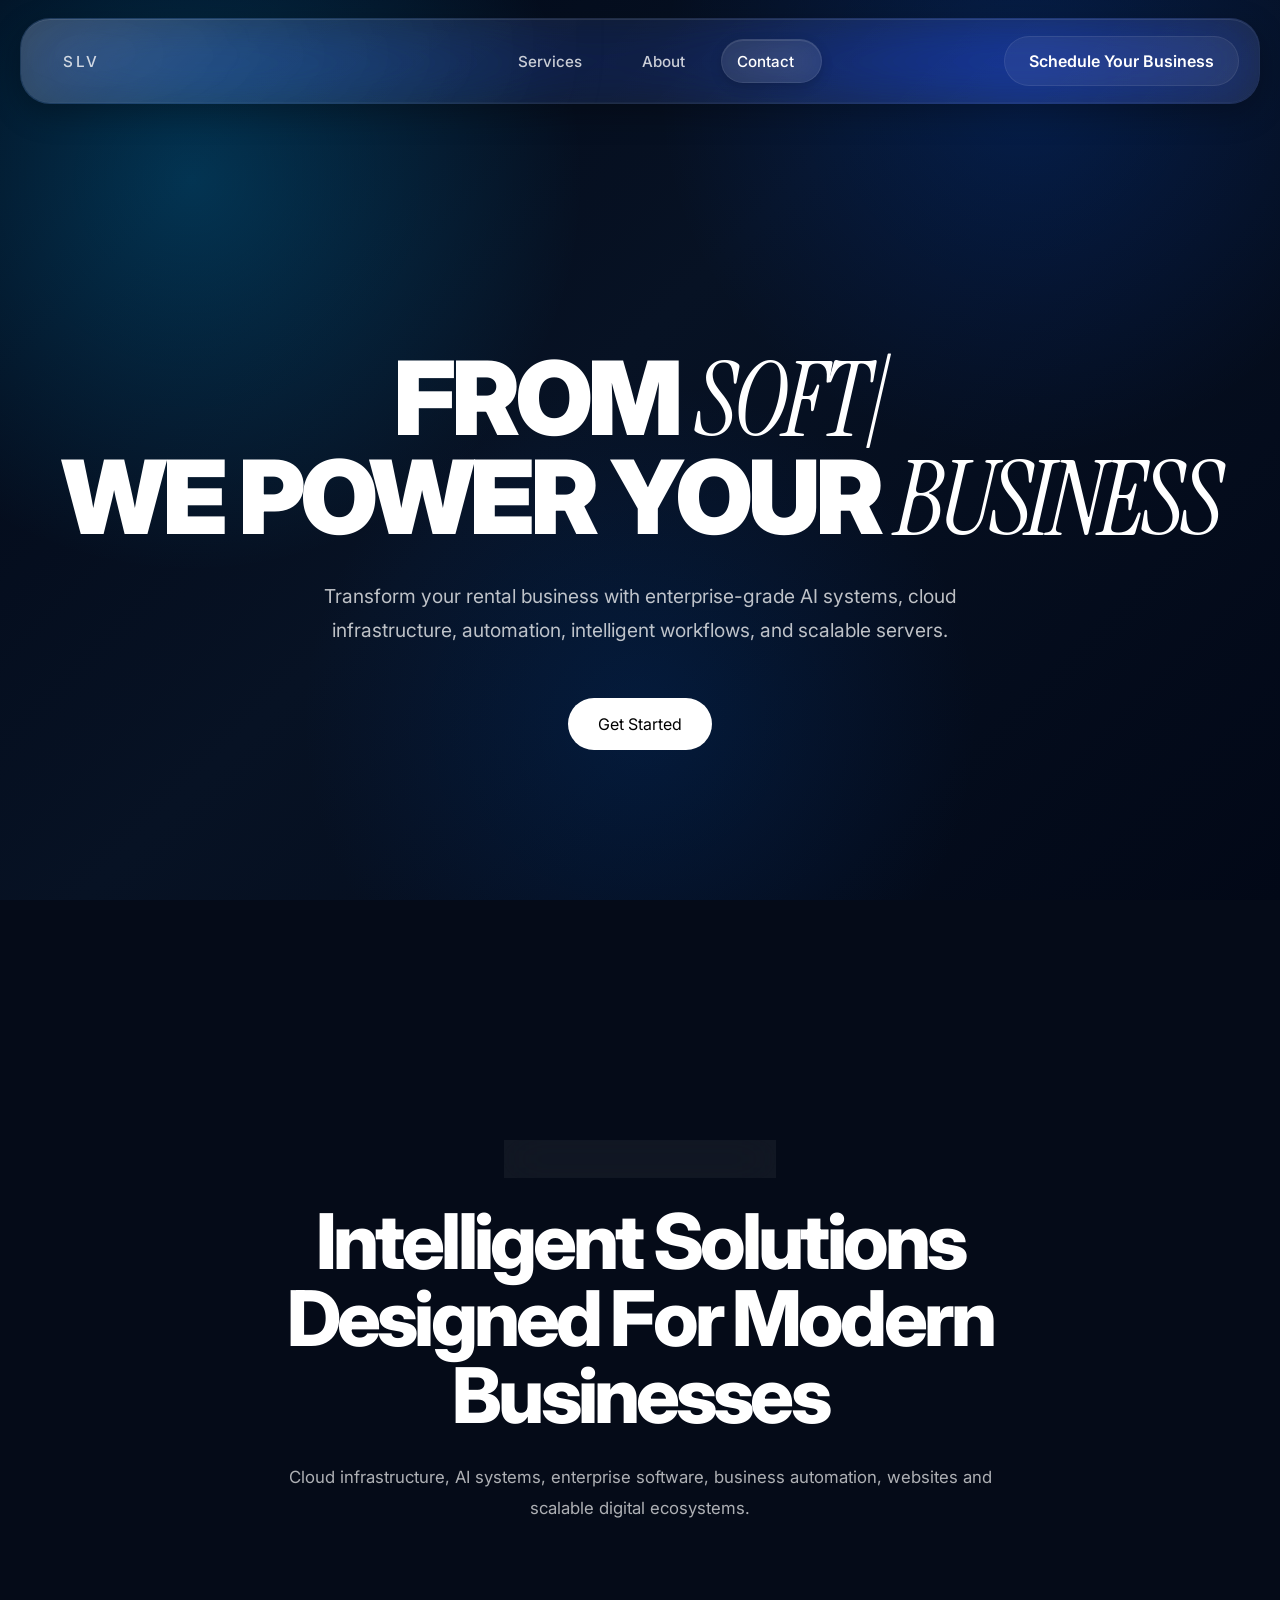
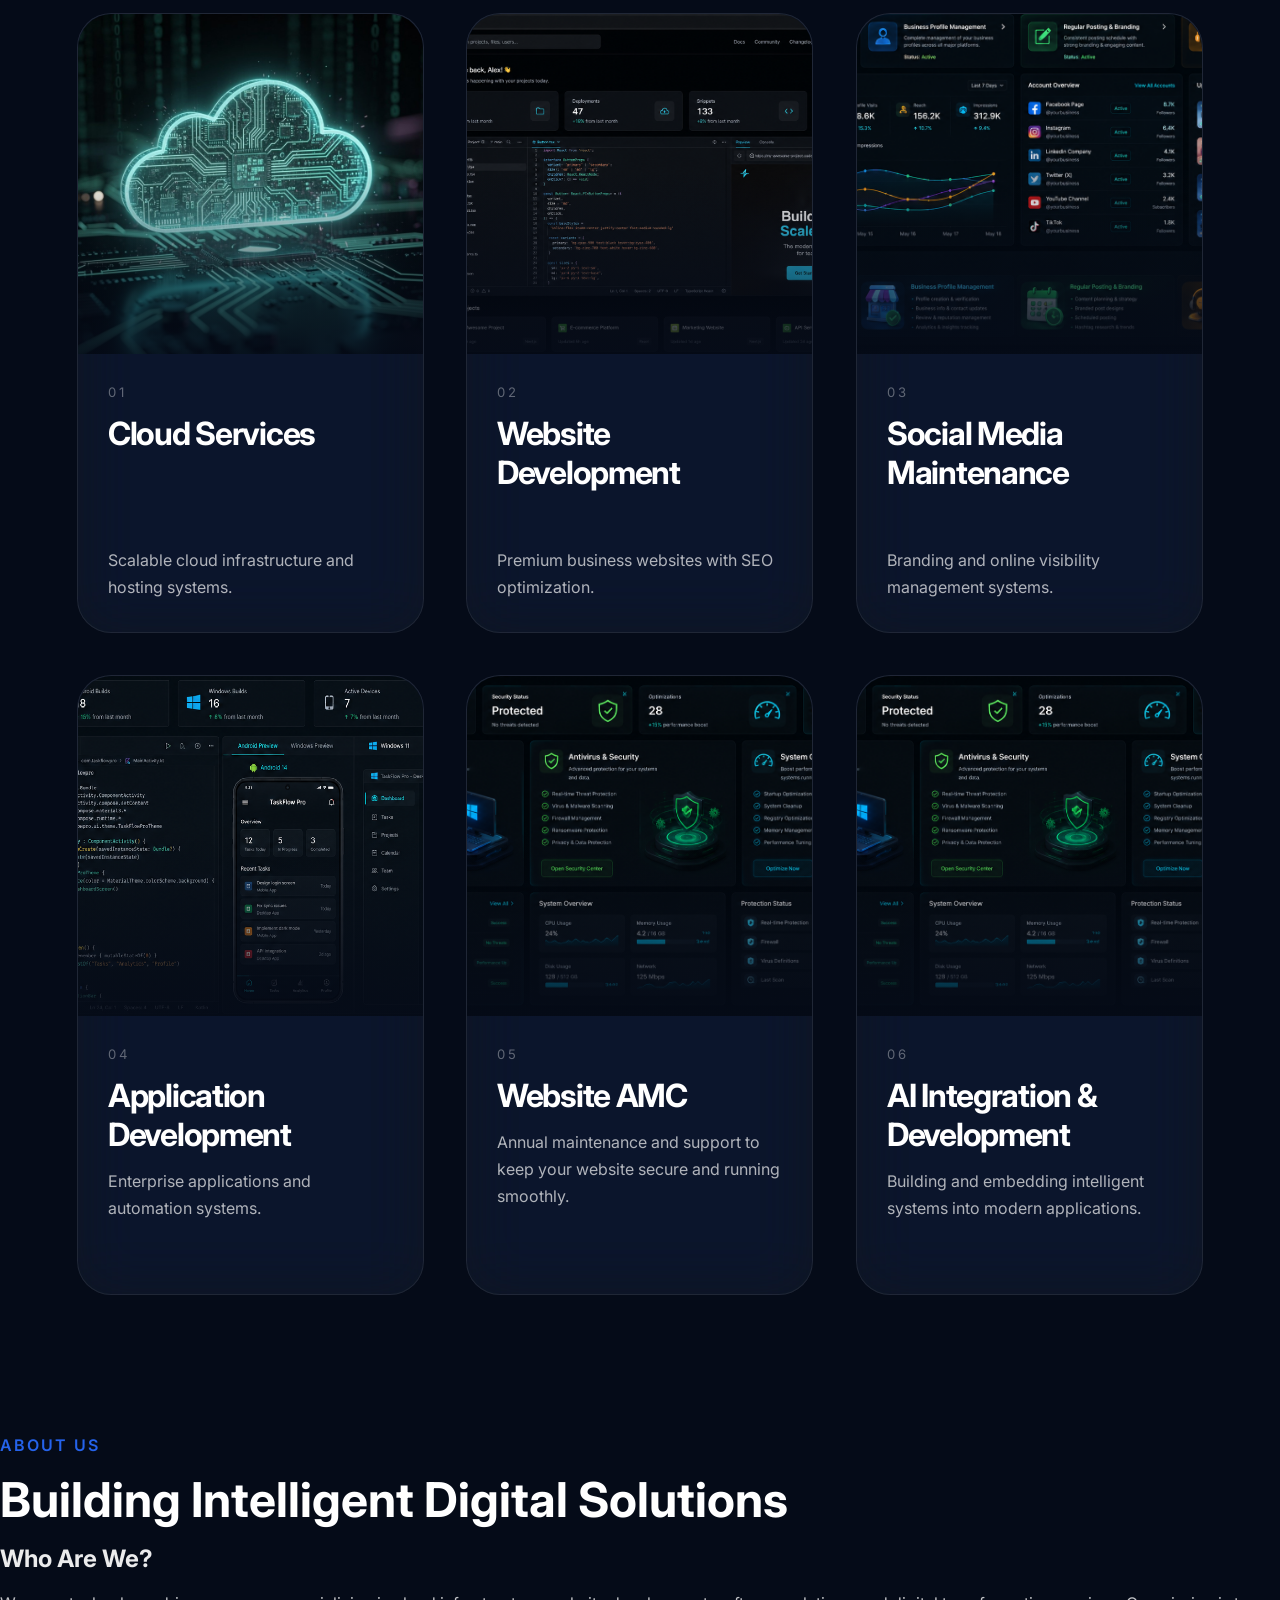
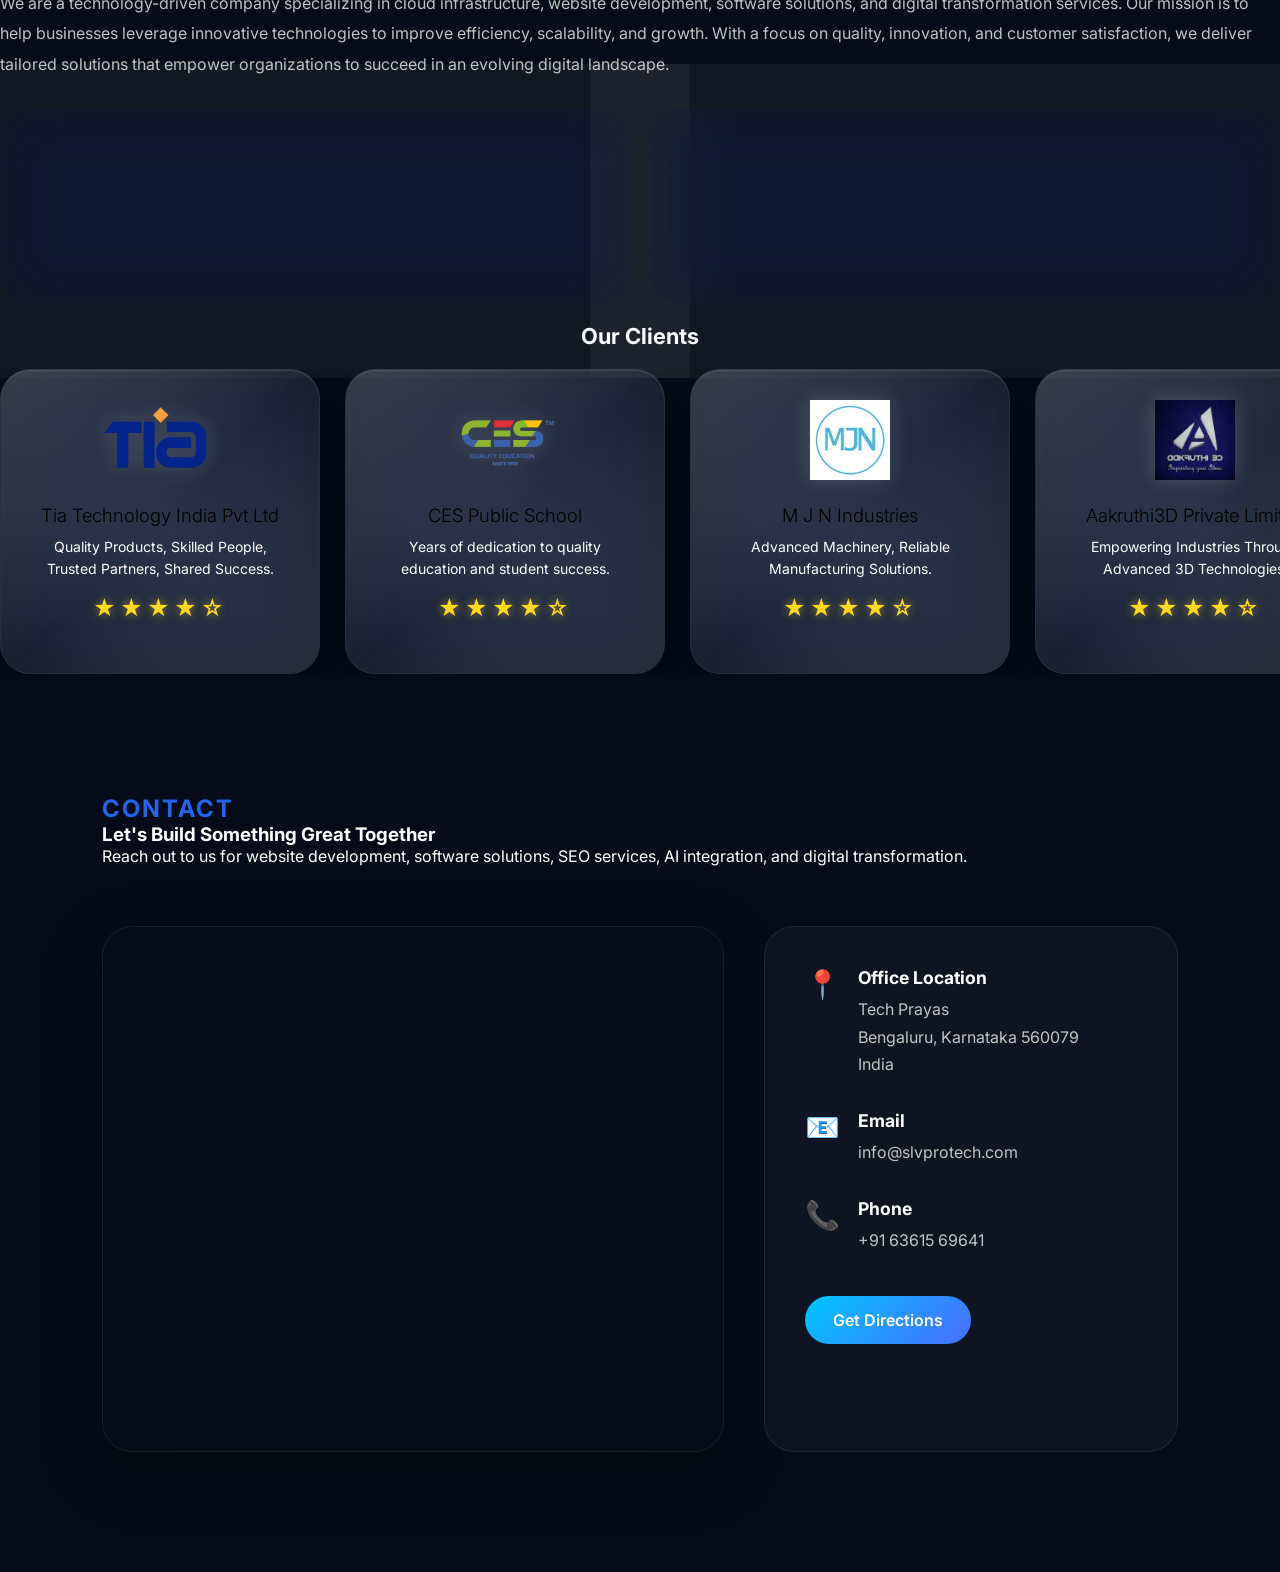
==== index.html @ 6c9bddc5 "first commit" ====
<!DOCTYPE html>
<html lang="en">

<head>

    <meta charset="UTF-8">

    <meta name="viewport" content="width=device-width, initial-scale=1.0">

    <title>SLV Systems</title>

    <!-- GOOGLE FONTS -->

    <link rel="preconnect" href="https://fonts.googleapis.com">

    <link rel="preconnect" href="https://fonts.gstatic.com" crossorigin>

    <link href="https://fonts.googleapis.com/css2?family=Inter:wght@400;500;600;700;800;900&family=Instrument+Serif:ital@1&display=swap" rel="stylesheet">

    <!-- CSS -->

    <link rel="stylesheet" href="style.css">

</head>

<body>

    <!-- BACKGROUND -->

    <div class="background"></div>

    <!-- NAVBAR -->

    <header class="navbar-wrapper">

        <nav class="navbar">

            <!-- LOGO -->

            <a href="#hero" class="logo nav-link active">

                SLV

            </a>

            <!-- NAVIGATION -->
            &nbsp;
            <ul class="nav-links" id="navLinks">

                <!-- IOS LIQUID PILL -->

                <div class="nav-pill" id="navPill"></div>

                <li>

                    <a href="#services" class="nav-link">

                        Services

                    </a>

                </li>

                <li>


                </li>

                <li>

                    <a href="#about" class="nav-link">

                        About

                    </a>

                </li>

                <li>

                    <a href="#contact" class="nav-link">

                        Contact

                    </a>

                </li>

            </ul>

            <!-- CTA -->

            <a href="register.html" class="cta-btn">

                Schedule Your Business

            </a>

            <!-- MOBILE BUTTON -->

            <div class="menu-btn" id="menuBtn">

                <span></span>
                <span></span>
                <span></span>

            </div>

        </nav>

    </header>
    <br><br><br><br><br>

    <!-- MOBILE MENU -->

    <aside class="mobile-menu" id="mobileMenu">

        <div class="mobile-header">

            <h2>SLV</h2>

            <button id="closeMenu">

                ×

            </button>

        </div>

        <ul>

            <li>
                <a href="#services">Services</a>
            </li>


            <li>
                <a href="#about">About</a>
            </li>

            <li>
                <a href="#contact">Contact</a>
            </li>

        </ul>

    </aside>

    <!-- HERO -->

    <main class="hero" id="hero">

        <h1 class="hero-title">

            FROM

            <span id="typed" class="intelligent"></span>

            <br> WE POWER YOUR

            <span class="intelligent">

                BUSINESS

            </span>

        </h1>

        <p class="hero-subtitle">

            Transform your rental business with enterprise-grade AI systems, cloud infrastructure, automation, intelligent workflows, and scalable servers.

        </p>

        <div class="hero-actions">

            <a href="#services" class="primary-btn">

                Get Started

            </a>


        </div>

    </main>

    <!-- SECTIONS -->

    <section class="services-section" id="services">

        <div class="services-header">

            <span class="mini-tag">
            PREMIUM DIGITAL SERVICES
        </span>

            <h2 class="services-title">
                Intelligent Solutions Designed For Modern Businesses
            </h2>

            <p class="services-subtitle">

                Cloud infrastructure, AI systems, enterprise software, business automation, websites and scalable digital ecosystems.

            </p>

        </div>

        <div class="services-grid">

            <!-- CARD -->

            <article class="service-card">

                <div class="card-image">

                    <img src="assets/cloud.jpeg" alt="">

                </div>

                <div class="card-content">

                    <span class="card-index">
                    01
                </span>

                    <h3>
                        Cloud Services
                    </h3>

                    <p>
                        Scalable cloud infrastructure and hosting systems.
                    </p>

                </div>

                <div class="card-expand">

                    <ul>

                        <li>Cloud Setup & Management</li>
                        <li>Cloud Server & Backup Solutions</li>
                        <li>Business Email & Hosting</li>

                    </ul>

                </div>

            </article>

            <!-- CARD -->

            <article class="service-card">

                <div class="card-image">

                    <img src="assets/webpage2.png" alt="">

                </div>

                <div class="card-content">

                    <span class="card-index">
                    02
                </span>

                    <h3>
                        Website Development
                    </h3>

                    <p>
                        Premium business websites with SEO optimization.
                    </p>

                </div>

                <div class="card-expand">

                    <ul>

                        <li>Business Website Design</li>
                        <li>Domain & Hosting</li>
                        <li>Website Maintenance</li>
                        <li>SEO Optimization</li>

                    </ul>

                </div>

            </article>

            <!-- CARD -->

            <article class="service-card">

                <div class="card-image">

                    <img src="assets/socialmedia.png" alt="">

                </div>

                <div class="card-content">

                    <span class="card-index">
                    03
                </span>

                    <h3>
                        Social Media Maintenance
                    </h3>

                    <p>
                        Branding and online visibility management systems.
                    </p>

                </div>

                <div class="card-expand">

                    <ul>

                        <li>Business Profile Management</li>
                        <li>Regular Posting & Branding</li>
                        <li>Online Presence Support</li>

                    </ul>

                </div>

            </article>

            <!-- CARD -->

            <article class="service-card">
                <a id="no-pre" href="application_development.html">
                    <div class="card-image">

                        <img src="assets/app2.png" alt="">

                    </div>

                    <div class="card-content">

                        <span class="card-index">
                    04
                </span>

                        <h3>
                            Application Development
                        </h3>

                        <p>
                            Enterprise applications and automation systems.
                        </p>


                    </div>

                    <div class="card-expand">

                        <ul>

                            <li>Billing Software Development</li>
                            <li>Costumized Applications </li>
                            <li>Mobile Applications Development</li>
                            <li>Web Applications Development</li>

                        </ul>
                </a>
                </div>


            </article>

            <!-- CARD -->

            <article class="service-card">
                <a id="no-pre" href="web_amc.html">
                    <div class="card-image">

                        <img src="assets/services.png" alt="">

                    </div>

                    <div class="card-content">

                        <span class="card-index">
                    05
                </span>

                        <h3>
                            Website AMC
                        </h3>

                        <p>
                            Annual maintenance and support to keep your website secure and running smoothly.
                        </p>

                    </div>

                    <div class="card-expand">

                        <ul>

                            <li>Regular Updates & Backups</li>
                            <li>Security Monitoring</li>
                            <li>Performance Optimization</li>
                        </ul>

                    </div>
                </a>

            </article>

            <article class="service-card">
                <a id="no-pre" href="ai.html">
                    <div class="card-image">

                        <img src="assets/services.png" alt="">

                    </div>

                    <div class="card-content">

                        <span class="card-index">
                    06
                </span>

                        <h3>
                            AI Integration & Development
                        </h3>

                        <p>
                            Building and embedding intelligent systems into modern applications.
                        </p>

                    </div>

                    <div class="card-expand">

                        <ul>

                            <li>Machine Learning Solutions</li>
                            <li>AI-Powered Automation</li>
                            <li>Intelligent System Design</li>

                        </ul>

                    </div>
                </a>

            </article>

        </div>

    </section>
    <!-- =========================================
     MOBILE CTA
========================================= -->

    <section class="mobile-only-cta">

        <div class="mobile-only-cta-card">

            <span>

            SLV PROTECH

        </span>

            <h2>

                Start Your Digital Journey

            </h2>

            <p>

                Transform your business with scalable cloud, software and digital infrastructure solutions.

            </p>

            <a href="register.html" class="mobile-only-cta-btn">

            Start Your Project

            <span>
                →
            </span>

        </a>

        </div>

    </section>
    <section class="section" id="about">

        <div class="about-container">
            <!--about image
         <div class="about-image">

            <img src="images/about-us.png" alt="About Us">

        </div>-->

            <div class="about-content">

                <span class="section-tag">
                ABOUT US
            </span>

                <h2>
                    Building Intelligent Digital Solutions
                </h2>

                <h3>
                    Who Are We?
                </h3>

                <p>
                    We are a technology-driven company specializing in cloud infrastructure, website development, software solutions, and digital transformation services. Our mission is to help businesses leverage innovative technologies to improve efficiency, scalability,
                    and growth. With a focus on quality, innovation, and customer satisfaction, we deliver tailored solutions that empower organizations to succeed in an evolving digital landscape.
                </p>

                <div class="mission-vision">

                    <div class="box">
                        <h3>Mission</h3>
                        <p>
                            To provide innovative and reliable digital solutions that help businesses grow and adapt to changing technologies.
                        </p>
                    </div>

                    <div class="box">
                        <h3>Vision</h3>
                        <p>
                            To become a trusted technology partner delivering impactful and sustainable digital transformation.
                        </p>
                    </div>

                </div>

            </div>

        </div>

        <h2 class="section-title">
            Our Clients
        </h2>

        <!-- Desktop / Tablet -->
        <div class="slider">

            <div class="slide-track">

                <div class="client-card">
                    <img src="icons/TIA.png" alt="TIA">
                    <h3>Tia Technology India Pvt Ltd </h3>
                    <p>Quality Products, Skilled People, Trusted Partners, Shared Success.</p>
                    <div class="client-rating">
                        ★★★★☆
                    </div>
                </div>

                <div class="client-card">
                    <img src="icons/CES logo copy.png" alt="CES">
                    <h3>CES Public School</h3>
                    <p>Years of dedication to quality education and student success.</p>
                    <div class="client-rating">
                        ★★★★☆
                    </div>
                </div>

                <div class="client-card">
                    <img src="icons/mjn.webp" alt="MJN">
                    <h3>M J N Industries</h3>
                    <p>Advanced Machinery, Reliable Manufacturing Solutions.</p>
                    <div class="client-rating">
                        ★★★★☆
                    </div>
                </div>

                <div class="client-card">
                    <img src="icons/aakruthi.webp" alt="Aakruthi">
                    <h3>Aakruthi3D Private Limited</h3>
                    <p>Empowering Industries Through Advanced 3D Technologies.</p>
                    <div class="client-rating">
                        ★★★★☆
                    </div>
                </div>

                <div class="client-card">
                    <img src="icons/equity.avif" alt="Equity">
                    <h3>Equity Developers and Builders</h3>
                    <p>Your Trusted Partner in Design, Build & Development.</p>
                    <div class="client-rating">
                        ★★★★☆
                    </div>
                </div>

                <div class="client-card">
                    <img src="icons/kts.png" alt="KTS">
                    <h3>KTS Wealth</h3>
                    <p>Smart Investments for a Stronger Tomorrow.</p>
                    <div class="client-rating">
                        ★★★★☆
                    </div>
                </div>

                <div class="client-card">
                    <img src="icons/r-tech.png" alt="R-Tech">
                    <h3>ATEM R-TECH SOLUTIONS (OPC) PRIVATE LIMITED</h3>
                    <p>Building Smarter Futures Through Innovation.</p>
                    <div class="client-rating">
                        ★★★★☆
                    </div>
                </div>

                <div class="client-card">
                    <img src="icons/sl.png" alt="Siddhi Loha">
                    <h3>Siddhi Loha Private Limited</h3>
                    <p>Precision in Metal, Excellence in Every Detail.</p>
                    <div class="client-rating">
                        ★★★★☆
                    </div>
                </div>

                <div class="client-card">
                    <img src="icons/bvts.png" alt="R-Tech">
                    <h3>Brilliant’s Valley International Residential School and Pre-University College</h3>
                    <p>Building Bright Future.</p>
                    <div class="client-rating">
                        ★★★★☆
                    </div>
                </div>

                <div class="client-card">
                    <img src="icons/smartgeniee.png" alt="Siddhi Loha">
                    <h3>Smart Geniee</h3>
                    <p>Your Trusted Partner in Facility Management.</p>
                    <div class="client-rating">
                        ★★★★☆
                    </div>
                </div>

                <!-- Duplicate for seamless loop -->

                <div class="client-card">
                    <img src="icons/TIA.png" alt="TIA">
                    <h3>Tia Technology India Pvt Ltd </h3>
                    <p>Quality Products, Skilled People, Trusted Partners, Shared Success.</p>
                    <div class="client-rating">
                        ★★★★☆
                    </div>
                </div>

                <div class="client-card">
                    <img src="icons/CES logo copy.png" alt="CES">
                    <h3>CES Public School</h3>
                    <p>Years of dedication to quality education and student success.</p>
                    <div class="client-rating">
                        ★★★★☆
                    </div>
                </div>

                <div class="client-card">
                    <img src="icons/mjn.png" alt="MJN">
                    <h3>M J N Industries</h3>
                    <p>Advanced Machinery, Reliable Manufacturing Solutions.</p>
                    <div class="client-rating">
                        ★★★★☆
                    </div>
                </div>

            </div>

        </div>

        <!-- Mobile Slider -->

        <div class="mobile-slider">

            <div class="slide active">
                <img src="icons/TIA.png" alt="">
                <h3>Tia Technology India Pvt Ltd </h3>
                <p>Quality Products, Skilled People, Trusted Partners, Shared Success.</p>
                <div class="client-rating">
                    ★★★★☆
                </div>
            </div>

            <div class="slide">
                <img src="icons/CES logo copy.png" alt="">
                <h3>CES Public School</h3>
                <p>Years of dedication to quality education and student success.</p>
                <div class="client-rating">
                    ★★★★☆
                </div>
            </div>

            <div class="slide">
                <img src="icons/mjn.png" alt="">
                <h3>M J N Industries</h3>
                <p>Advanced Machinery, Reliable Manufacturing Solutions.</p>
                <div class="client-rating">
                    ★★★★☆
                </div>
            </div>

            <div class="slide">
                <img src="icons/sl.png" alt="">
                <h3>Siddhi Loha Private Limited</h3>
                <p>Precision in Metal, Excellence in Every Detail.</p>
                <div class="client-rating">
                    ★★★★☆
                </div>
            </div>

            <div class="slide">
                <img src="icons/aakruthi.webp" alt="Aakruthi">
                <h3>Aakruthi3D Private Limited</h3>
                <p>Empowering Industries Through Advanced 3D Technologies.</p>
                <div class="client-rating">
                    ★★★★☆
                </div>
            </div>

            <div class="slide">
                <img src="icons/equity.avif" alt="Equity">
                <h3>Equity Developers and Builders</h3>
                <p>Your Trusted Partner in Design, Build & Development.</p>
                <div class="client-rating">
                    ★★★★☆
                </div>
            </div>

            <div class="slide">
                <img src="icons/kts.png" alt="KTS">
                <h3>KTS Wealth</h3>
                <p>Smart Investments for a Stronger Tomorrow.</p>
                <div class="client-rating">
                    ★★★★☆
                </div>
            </div>

            <div class="slide">
                <img src="icons/r-tech.png" alt="R-Tech">
                <h3>ATEM R-TECH SOLUTIONS (OPC) PRIVATE LIMITED</h3>
                <p>Building Smarter Futures Through Innovation.</p>
                <div class="client-rating">
                    ★★★★☆
                </div>
            </div>

            <div class="slide">
                <img src="icons/bvts.png" alt="R-Tech">
                <h3>Brilliant’s Valley International Residential School and Pre-University College</h3>
                <p>Building Bright Future.</p>
                <div class="client-rating">
                    ★★★★☆
                </div>
            </div>

            <div class="slide">
                <img src="icons/smartgeniee.png" alt="Siddhi Loha">
                <h3>Smart Geniee</h3>
                <p>Your Trusted Partner in Facility Management.</p>
                <div class="client-rating">
                    ★★★★☆
                </div>
            </div>
        </div>

    </section>

    <section id="contact" class="contact-section">

        <div class="section-header">

            <span class="section-tag">
            <h2>CONTACT</h2>
        </span>

            <h3>
                Let's Build Something Great Together
            </h3>

            <p>
                Reach out to us for website development, software solutions, SEO services, AI integration, and digital transformation.
            </p>

        </div>

        <div class="contact-grid">

            <!-- MAP -->

            <div class="contact-map">

                <iframe src="https://www.google.com/maps/embed?pb=!1m17!1m12!1m3!1d623.5151901719425!2d77.55350816146775!3d12.981568579175189!2m3!1f0!2f0!3f0!3m2!1i1024!2i768!4f13.1!3m2!1m1!2zMTLCsDU4JzUzLjQiTiA3N8KwMzMnMTQuOCJF!5e1!3m2!1sen!2sin!4v1781866324308!5m2!1sen!2sin"
                    width="600" height="450" style="border:0;" allowfullscreen="" loading="lazy" referrerpolicy="no-referrer-when-downgrade"></iframe>

            </div>

            <!-- INFO -->

            <div class="contact-card">

                <div class="contact-item">

                    <div class="contact-icon">📍</div>

                    <div>

                        <h3>Office Location</h3>

                        <p>
                            Tech Prayas<br> Bengaluru, Karnataka 560079<br> India
                        </p>

                    </div>

                </div>

                <div class="contact-item">

                    <div class="contact-icon">📧</div>

                    <div>

                        <h3>Email</h3>

                        <a href="mailto:info@slvprotech.com">
            info@slvprotech.com
        </a>

                    </div>

                </div>

                <div class="contact-item">

                    <div class="contact-icon">📞</div>

                    <div>

                        <h3>Phone</h3>

                        <a href="tel:+916361569641">
            +91 63615 69641
        </a>

                    </div>

                </div>

                <a href="https://maps.google.com/?q=12.9814901,77.5541000" target="_blank" class="direction-btn">

    Get Directions

</a>

            </div>

        </div>

    </section>

    <!-- JS -->

    <script src="js/typed.js"></script>

    <script src="js/app.js"></script>

</body>

</html>
---- style.css ----
/* =========================
   RESET
========================= */

* {
    margin: 0;
    padding: 0;
    box-sizing: border-box;
}

html {
    scroll-behavior: smooth;
}

body {
    font-family: 'Inter', sans-serif;
    background: #050b18;
    color: #fff;
    overflow-x: hidden;
}

#no-pre {
    text-decoration: none;
    color: inherit;
}


/* =========================
   BACKGROUND
========================= */

.background {
    position: fixed;
    inset: 0;
    z-index: -2;
    background: radial-gradient( circle at 15% 20%, rgba(0, 180, 255, 0.24), transparent 30%), radial-gradient( circle at 80% 10%, rgba(0, 90, 255, 0.18), transparent 28%), radial-gradient( circle at 50% 80%, rgba(0, 70, 160, 0.22), transparent 35%), linear-gradient( 135deg, #020817 0%, #071224 45%, #020817 100%);
}


/* =========================
   NAVBAR WRAPPER
========================= */

.navbar-wrapper {
    position: fixed;
    top: 18px;
    width: 100%;
    padding: 0 20px;
    z-index: 1000;
}


/* =========================
   NAVBAR
========================= */

.navbar {
    max-width: 1320px;
    margin: auto;
    display: flex;
    align-items: center;
    justify-content: space-between;
    padding: 14px 20px;
    border-radius: 30px;
    position: relative;
    overflow: hidden;
    background: rgba(255, 255, 255, 0.045);
    backdrop-filter: blur(32px) saturate(240%) brightness(1.12);
    -webkit-backdrop-filter: blur(32px) saturate(240%) brightness(1.12);
    border: 1px solid rgba(255, 255, 255, 0.08);
    box-shadow: inset 0 1px 0 rgba(255, 255, 255, 0.10), inset 0 -1px 0 rgba(255, 255, 255, 0.03), 0 10px 30px rgba(0, 0, 0, 0.28);
}


/* LIQUID REFLECTION */

.navbar::before {
    content: "";
    position: absolute;
    inset: 0;
    border-radius: inherit;
    pointer-events: none;
    background: linear-gradient( 135deg, rgba(255, 255, 255, 0.14) 0%, rgba(255, 255, 255, 0.03) 22%, rgba(255, 255, 255, 0.01) 45%, rgba(255, 255, 255, 0.07) 100%);
    opacity: .9;
    mix-blend-mode: screen;
}


/* FLOATING LIGHT */

.navbar::after {
    content: "";
    position: absolute;
    inset: -60%;
    background: radial-gradient( circle at 30% 30%, rgba(255, 255, 255, 0.10), transparent 28%);
    opacity: .7;
    filter: blur(40px);
    animation: liquidFloat 10s linear infinite;
}

@keyframes liquidFloat {
    0% {
        transform: translateX(-10%) translateY(-10%) scale(1.4);
    }
    50% {
        transform: translateX(10%) translateY(5%) scale(1.7);
    }
    100% {
        transform: translateX(-10%) translateY(-10%) scale(1.4);
    }
}


/* =========================
   LOGO
========================= */

.logo {
    position: relative;
    z-index: 5;
    text-decoration: none;
    color: #fff;
    font-weight: 800;
    letter-spacing: .18em;
    font-size: 1rem;
}


/* =========================
   NAV LINKS
========================= */

.nav-links {
    position: relative;
    display: flex;
    align-items: center;
    gap: 8px;
    padding: 6px;
    border-radius: 999px;
    list-style: none;
    z-index: 5;
}

.nav-links li {
    position: relative;
    z-index: 3;
}

.nav-link {
    position: relative;
    z-index: 3;
    display: flex;
    align-items: center;
    justify-content: center;
    height: 44px;
    padding: 0 22px;
    border-radius: 999px;
    text-decoration: none;
    white-space: nowrap;
    color: rgba(255, 255, 255, 0.78);
    font-size: .95rem;
    font-weight: 500;
    transition: color .3s ease;
    -webkit-tap-highlight-color: transparent;
}

.nav-link.active {
    color: #fff;
}


/* =========================
   IOS LIQUID PILL
========================= */

.nav-pill {
    position: absolute;
    top: 6px;
    left: 6px;
    width: 0;
    height: 44px;
    border-radius: 999px;
    background: rgba(255, 255, 255, 0.08);
    backdrop-filter: blur(18px) saturate(180%);
    border: 1px solid rgba(255, 255, 255, 0.08);
    box-shadow: inset 0 1px 0 rgba(255, 255, 255, 0.10), 0 4px 12px rgba(0, 0, 0, 0.18);
    z-index: 1;
    transition: transform 820ms cubic-bezier(0.16, 1, 0.3, 1), width 820ms cubic-bezier(0.16, 1, 0.3, 1);
}


/* =========================
   CTA BUTTON
========================= */

.cta-btn {
    position: relative;
    z-index: 5;
    overflow: hidden;
    text-decoration: none;
    padding: 14px 24px;
    border-radius: 999px;
    color: #fff;
    font-weight: 600;
    background: rgba(255, 255, 255, 0.06);
    border: 1px solid rgba(255, 255, 255, 0.08);
    transition: transform .35s ease, border .35s ease;
}

.cta-btn::before {
    content: "";
    position: absolute;
    inset: 0;
    background: linear-gradient( 135deg, #6a67d3, #9d74ab, #c27c8d, #e8856e);
    opacity: 0;
    transition: opacity .45s ease;
    z-index: -1;
}

.cta-btn:hover {
    transform: translateY(-2px);
    border: 1px solid rgba(255, 255, 255, 0.16);
}

.cta-btn:hover::before {
    opacity: 1;
}


/* =========================
   MOBILE BUTTON
========================= */

.menu-btn {
    display: none;
    flex-direction: column;
    gap: 5px;
    cursor: pointer;
    z-index: 5;
}

.menu-btn span {
    width: 24px;
    height: 2px;
    background: #fff;
}


/* =========================
   MOBILE MENU
========================= */

.mobile-menu {
    position: fixed;
    top: 0;
    right: -100%;
    width: 320px;
    height: 100vh;
    background: rgba(5, 11, 24, 0.96);
    backdrop-filter: blur(24px);
    padding: 30px;
    z-index: 3000;
    transition: .4s ease;
}

.mobile-menu.active {
    right: 0;
}

.mobile-header {
    display: flex;
    align-items: center;
    justify-content: space-between;
    margin-bottom: 60px;
}

.mobile-header button {
    background: none;
    border: none;
    color: #fff;
    font-size: 2rem;
    cursor: pointer;
}

.mobile-menu ul {
    list-style: none;
}

.mobile-menu li {
    margin-bottom: 30px;
}

.mobile-menu a {
    text-decoration: none;
    color: #fff;
    font-size: 1.2rem;
}


/* =========================
   MENU BACKDROP
========================= */

.menu-backdrop {
    position: fixed;
    inset: 0;
    background: rgba(0, 0, 0, 0.45);
    backdrop-filter: blur(8px);
    opacity: 0;
    visibility: hidden;
    transition: .3s;
    z-index: 2500;
}

.menu-backdrop.active {
    opacity: 1;
    visibility: visible;
}

body.no-scroll {
    overflow: hidden;
}


/* =========================
   HERO
========================= */

.hero {
    min-height: 100vh;
    display: flex;
    flex-direction: column;
    justify-content: center;
    align-items: center;
    text-align: center;
    padding: 0 24px;
}

.hero-title {
    font-size: clamp(3rem, 8vw, 7rem);
    line-height: .95;
    font-weight: 900;
    letter-spacing: -0.04em;
    max-width: 1200px;
}

.intelligent {
    font-family: 'Instrument Serif', serif;
    font-style: italic;
    font-weight: 400;
}

.hero-subtitle {
    max-width: 760px;
    margin-top: 30px;
    font-size: 1.2rem;
    line-height: 1.8;
    color: rgba(255, 255, 255, 0.74);
}


/* =========================
   HERO BUTTONS
========================= */

.hero-actions {
    margin-top: 50px;
    display: flex;
    gap: 20px;
    flex-wrap: wrap;
}

.primary-btn,
.secondary-btn {
    text-decoration: none;
    padding: 16px 30px;
    border-radius: 999px;
    transition: transform .3s ease;
}

.primary-btn {
    background: #fff;
    color: #000;
}

.secondary-btn {
    color: #fff;
    background: rgba(255, 255, 255, 0.06);
    border: 1px solid rgba(255, 255, 255, 0.10);
    backdrop-filter: blur(20px);
}

.primary-btn:hover,
.secondary-btn:hover {
    transform: translateY(-2px);
}


/* =========================
   TYPED CURSOR
========================= */

#typed::after {
    content: "|";
    animation: blink .8s infinite;
}

@keyframes blink {
    50% {
        opacity: 0;
    }
}


/* =========================
   SERVICES SECTION
========================= */

.services-section {
    position: relative;
    padding: 140px 6vw;
}


/* HEADER */

.services-header {
    max-width: 900px;
    margin: auto;
    text-align: center;
    margin-bottom: 90px;
}

.mini-tag {
    display: inline-flex;
    padding: 10px 18px;
    border-radius: 999px;
    background: rgba(255, 255, 255, 0.05);
    border: 1px solid rgba(255, 255, 255, 0.08);
    backdrop-filter: blur(20px);
    color: #9fdcff;
    font-size: .82rem;
    letter-spacing: .16em;
    margin-bottom: 26px;
}

.services-title {
    font-size: clamp(2.8rem, 6vw, 5rem);
    line-height: 1;
    font-weight: 800;
    letter-spacing: -0.05em;
    margin-bottom: 28px;
}

.services-subtitle {
    color: rgba(255, 255, 255, 0.68);
    line-height: 1.8;
    font-size: 1.05rem;
    max-width: 720px;
    margin: auto;
}


/* GRID */

.services-grid {
    display: grid;
    grid-template-columns: repeat(auto-fit, minmax(340px, 1fr));
    gap: 42px;
    align-items: start;
}


/* CARD */

.service-card {
    position: relative;
    display: flex;
    flex-direction: column;
    justify-content: flex-start;
    border-radius: 34px;
    overflow: visible;
    background: rgba(255, 255, 255, 0.045);
    backdrop-filter: blur(28px) saturate(180%);
    -webkit-backdrop-filter: blur(28px) saturate(180%);
    border: 1px solid rgba(255, 255, 255, 0.08);
    min-height: 620px;
    transition: transform .9s cubic-bezier(.175, .885, .32, 1.275), border-color .4s ease, box-shadow .5s ease;
    will-change: transform;
    cursor: pointer;
}


/* IMAGE */

.card-image {
    position: relative;
    height: 340px;
    min-height: 340px;
    overflow: hidden;
    border-radius: 34px 34px 0 0;
}

.card-image::after {
    content: "";
    position: absolute;
    inset: 0;
    background: linear-gradient( to top, rgba(5, 11, 24, 0.88), transparent 55%);
}

.card-image img {
    width: 100%;
    height: 100%;
    object-fit: cover;
    transition: transform 1.2s cubic-bezier(.175, .885, .32, 1.1);
}

.service-card:hover img {
    transform: scale(1.08);
}


/* CONTENT */

.card-content {
    display: flex;
    flex-direction: column;
    justify-content: flex-start;
    flex: 1;
    padding: 30px;
    min-height: 220px;
}

.card-index {
    color: rgba(255, 255, 255, 0.35);
    font-size: .82rem;
    letter-spacing: .2em;
}

.card-content h3 {
    font-size: 2rem;
    margin: 14px 0;
    letter-spacing: -0.04em;
}

.card-content p {
    color: rgba(255, 255, 255, 0.68);
    line-height: 1.7;
    margin-top: auto;
}


/* EXPAND PANEL */

.card-expand {
    max-height: 0;
    overflow: hidden;
    opacity: 0;
    padding: 0 30px;
    transition: max-height .8s cubic-bezier(.175, .885, .32, 1.275), opacity .45s ease, padding .6s ease;
    border-top: 1px solid rgba(255, 255, 255, 0);
    background: linear-gradient( to bottom, rgba(255, 255, 255, 0.02), rgba(255, 255, 255, 0.045));
    border-radius: 0 0 34px 34px;
}

.service-card:hover .card-expand {
    max-height: 340px;
    opacity: 1;
    padding: 28px 30px;
    border-top: 1px solid rgba(255, 255, 255, 0.08);
}


/* LIST */

.card-expand ul {
    list-style: none;
}

.card-expand li {
    position: relative;
    padding-left: 24px;
    margin-bottom: 16px;
    color: rgba(255, 255, 255, 0.84);
    line-height: 1.6;
}

.card-map {
    max-height: 450px;
    width: 1020px;
    position: relative;
    align-items: center;
    justify-content: center;
    display: flexbox;
}

.card-expand li::before {
    content: "";
    position: absolute;
    left: 0;
    top: 10px;
    width: 8px;
    height: 8px;
    border-radius: 50%;
    background: #5ad6ff;
    box-shadow: 0 0 14px #5ad6ff;
}


/* HOVER */

.service-card:hover {
    transform: translateY(-10px) scale(1.015);
    border-color: rgba(120, 200, 255, 0.24);
    box-shadow: 0 24px 60px rgba(0, 0, 0, 0.35);
}

.contact-section {
    padding: 120px 8%;
}

.contact-grid {
    display: grid;
    grid-template-columns: 1.2fr 0.8fr;
    gap: 40px;
    margin-top: 60px;
}

.contact-map {
    overflow: hidden;
    border-radius: 30px;
    border: 1px solid rgba(255, 255, 255, .08);
    box-shadow: 0 20px 60px rgba(0, 0, 0, .25);
}

.contact-map iframe {
    width: 100%;
    height: 100%;
    min-height: 520px;
    border: none;
}

.contact-card {
    background: rgba(255, 255, 255, .04);
    backdrop-filter: blur(20px);
    border: 1px solid rgba(255, 255, 255, .08);
    border-radius: 30px;
    padding: 40px;
}

.contact-item {
    display: flex;
    gap: 18px;
    margin-bottom: 32px;
}

.contact-icon {
    font-size: 28px;
}

.contact-item h3 {
    margin-bottom: 8px;
    color: #fff;
    font-size: 1.1rem;
}

.contact-item p,
.contact-item a {
    color: rgba(255, 255, 255, .75);
    text-decoration: none;
    line-height: 1.7;
}

.contact-item a:hover {
    color: #fff;
}

.direction-btn {
    display: inline-flex;
    align-items: center;
    justify-content: center;
    padding: 14px 28px;
    border-radius: 999px;
    background: linear-gradient( 135deg, #00c6ff, #4a6cff);
    color: #fff;
    font-weight: 600;
    text-decoration: none;
    margin-top: 10px;
    transition: .3s;
}

.direction-btn:hover {
    transform: translateY(-3px);
}


/* =========================
   RESPONSIVE
========================= */


/* =========================================
   MOBILE ONLY CTA
========================================= */

.mobile-only-cta {
    display: none;
}


/* =========================================
   MOBILE VIEW
========================================= */

@media(max-width:768px) {
    .mobile-only-cta {
        position: relative;
        width: 100%;
        display: flex;
        justify-content: center;
        align-items: center;
        padding: 70px 16px 110px;
        overflow: hidden;
    }
    /* CARD */
    .mobile-only-cta-card {
        position: relative;
        width: 100%;
        padding: 50px 24px;
        border-radius: 30px;
        overflow: hidden;
        text-align: center;
        background: rgba(255, 255, 255, 0.05);
        backdrop-filter: blur(24px) saturate(180%);
        -webkit-backdrop-filter: blur(24px) saturate(180%);
        border: 1px solid rgba(255, 255, 255, 0.08);
        box-shadow: 0 20px 60px rgba(0, 0, 0, 0.30);
    }
    /* GLOW */
    .mobile-only-cta-card::before {
        content: "";
        position: absolute;
        inset: -40%;
        background: radial-gradient( circle, rgba(0, 210, 255, 0.18), transparent 60%);
        filter: blur(90px);
        animation: mobileGlow 10s linear infinite;
    }
    @keyframes mobileGlow {
        0% {
            transform: translateX(-8%) translateY(-8%);
        }
        50% {
            transform: translateX(8%) translateY(5%);
        }
        100% {
            transform: translateX(-8%) translateY(-8%);
        }
    }
    /* TAG */
    .mobile-only-cta-card span {
        position: relative;
        z-index: 2;
        display: inline-flex;
        padding: 10px 18px;
        border-radius: 999px;
        margin-bottom: 24px;
        background: rgba(255, 255, 255, 0.06);
        border: 1px solid rgba(255, 255, 255, 0.08);
        color: #9fdcff;
        font-size: .78rem;
        font-weight: 600;
        letter-spacing: .16em;
    }
    /* TITLE */
    .mobile-only-cta-card h2 {
        position: relative;
        z-index: 2;
        font-size: 2.8rem;
        line-height: 1;
        letter-spacing: -0.05em;
        margin-bottom: 22px;
        color: white;
    }
    /* TEXT */
    .mobile-only-cta-card p {
        position: relative;
        z-index: 2;
        color: rgba(255, 255, 255, 0.72);
        line-height: 1.8;
        font-size: .95rem;
        margin-bottom: 38px;
    }
    /* BUTTON */
    .mobile-only-cta-btn {
        position: relative;
        z-index: 2;
        width: 100%;
        display: flex;
        align-items: center;
        justify-content: center;
        gap: 10px;
        padding: 18px 24px;
        border-radius: 22px;
        text-decoration: none;
        font-size: .96rem;
        font-weight: 700;
        color: white;
        background: linear-gradient( 135deg, #00d2ff, #6a67d3);
        overflow: hidden;
        transition: transform .4s ease, box-shadow .4s ease;
    }
    /* SHIMMER */
    .mobile-only-cta-btn::before {
        content: "";
        position: absolute;
        inset: 0;
        background: linear-gradient( 120deg, transparent, rgba(255, 255, 255, 0.18), transparent);
        transform: translateX(-100%);
        transition: transform .8s ease;
    }
    .mobile-only-cta-btn:hover::before {
        transform: translateX(100%);
    }
    /* HOVER */
    .mobile-only-cta-btn:hover {
        transform: translateY(-3px);
        box-shadow: 0 16px 35px rgba(0, 210, 255, 0.25);
    }
    /* ARROW */
    .mobile-only-cta-btn span {
        margin: 0;
        padding: 0;
        border: none;
        background: none;
        color: white;
        letter-spacing: 0;
        transition: transform .4s ease;
    }
    .mobile-only-cta-btn:hover span {
        transform: translateX(4px);
    }
}

@media(max-width:950px) {
    .nav-links,
    .cta-btn {
        display: none;
    }
    .menu-btn {
        display: flex;
    }
    .hero-actions {
        flex-direction: column;
    }
}

@media(max-width:768px) {
    .services-section {
        padding: 100px 22px;
    }
    .services-grid {
        grid-template-columns: 1fr;
    }
    .card-expand {
        max-height: none;
        opacity: 1;
        padding: 28px 30px;
        border-top: 1px solid rgba(255, 255, 255, 0.08);
    }
    .service-card:hover {
        transform: none;
    }
    .hero-title {
        font-size: 3.4rem;
    }
    @media (max-width: 768px) {
        .contact-grid {
            display: flex;
            flex-direction: column-reverse;
            gap: 24px;
        }
        .contact-card {
            order: 1;
        }
        .contact-map {
            order: 2;
            width: 100%;
            min-height: 280px;
            border-radius: 24px;
            overflow: hidden;
        }
        .contact-map iframe {
            width: 100%;
            height: 280px;
            min-height: unset;
        }
    }
    @media (max-width:768px) {
        .contact-grid {
            display: block;
        }
        .contact-card {
            margin-bottom: 24px;
        }
        .contact-map {
            width: 100%;
            height: 280px;
        }
        .contact-map iframe {
            width: 100%;
            height: 100%;
        }
    }
}


/* About us*/

.clients-section {
    padding: 80px 0;
    background: #f8fafc;
    overflow: hidden;
}

.section-title {
    text-align: center;
    font-size: 22px;
    margin-top: 20px;
    margin-bottom: 20px;
    color: #f8fafd;
}

.about-section {
    padding: 100px 8%;
    background: #ffffff;
}

.about-container {
    display: flex;
    align-items: center;
    justify-content: space-between;
    gap: 60px;
}

.about-image {
    flex: 1;
}

.about-image img {
    width: 100%;
    max-width: 550px;
}

.about-content {
    flex: 1;
}

.section-tag {
    color: #2563eb;
    font-weight: 600;
    letter-spacing: 2px;
}

.about-content h2 {
    font-size: 48px;
    margin: 15px 0;
    color: #ffffff;
}

.about-content h3 {
    font-size: 24px;
    margin-bottom: 15px;
    color: rgba(255, 255, 255, 0.92);
}

.about-content p {
    color: rgba(255, 255, 255, 0.75);
    line-height: 1.9;
    margin-bottom: 20px;
}

.mission-vision {
    display: flex;
    gap: 20px;
    margin-top: 30px;
}

.box {
    position: relative;
    flex: 1;
    padding: 35px;
    border-radius: 28px;
    background: rgba(255, 255, 255, 0.05);
    backdrop-filter: blur(28px) saturate(180%);
    -webkit-backdrop-filter: blur(28px) saturate(180%);
    border: 1px solid rgba(255, 255, 255, 0.10);
    box-shadow: inset 0 1px 0 rgba(255, 255, 255, 0.15), 0 15px 40px rgba(0, 0, 0, 0.25);
    overflow: hidden;
    transition: transform .4s ease, border-color .4s ease, box-shadow .4s ease;
}

.box::before {
    content: "";
    position: absolute;
    inset: 0;
    background: linear-gradient( 135deg, rgba(255, 255, 255, 0.16), rgba(255, 255, 255, 0.02), rgba(255, 255, 255, 0.08));
    pointer-events: none;
}

.box::after {
    content: "";
    position: absolute;
    top: -50%;
    left: -50%;
    width: 200%;
    height: 200%;
    background: radial-gradient( circle, rgba(255, 255, 255, 0.12), transparent 60%);
    animation: glassFloat 12s linear infinite;
}

.box:hover {
    transform: translateY(-8px);
    border-color: rgba(120, 200, 255, 0.35);
    box-shadow: inset 0 1px 0 rgba(255, 255, 255, 0.18), 0 25px 60px rgba(0, 0, 0, 0.35);
}

.box h3 {
    position: relative;
    z-index: 2;
    color: #ffffff;
    margin-bottom: 15px;
}

.box p {
    position: relative;
    z-index: 2;
    color: rgba(255, 255, 255, 0.78);
    line-height: 1.8;
}

@keyframes glassFloat {
    0% {
        transform: translate(-10%, -10%) rotate(0deg);
    }
    100% {
        transform: translate(10%, 10%) rotate(360deg);
    }
}


/* Statistics */


/* Responsive */

@media(max-width:992px) {
    .about-container {
        flex-direction: column;
        text-align: center;
    }
    .mission-vision {
        flex-direction: column;
    }
    .stats-section {
        grid-template-columns: repeat(2, 1fr);
    }
    .about-content h2 {
        font-size: 38px;
    }
}

@media(max-width:768px) {
    .stats-section {
        grid-template-columns: 1fr;
    }
    .about-content h2 {
        font-size: 30px;
    }
}


/* Desktop Slider */

.slider {
    overflow: hidden;
    width: 100%;
}

.slide-track {
    display: flex;
    gap: 25px;
    width: max-content;
    animation: scroll 40s linear infinite;
}

.slider:hover .slide-track {
    animation-play-state: paused;
}

.client-card {
    position: relative;
    width: 320px;
    min-width: 320px;
    padding: 30px;
    text-align: center;
    border-radius: 30px;
    background: rgba(255, 255, 255, 0.05);
    backdrop-filter: blur(30px) saturate(180%);
    -webkit-backdrop-filter: blur(30px) saturate(180%);
    border: 1px solid rgba(255, 255, 255, 0.10);
    box-shadow: inset 0 1px 0 rgba(255, 255, 255, 0.12), 0 15px 40px rgba(0, 0, 0, 0.25);
    overflow: hidden;
    transition: transform .5s ease, border-color .5s ease, box-shadow .5s ease;
}

.client-card::before {
    content: "";
    position: absolute;
    inset: 0;
    background: linear-gradient( 135deg, rgba(255, 255, 255, 0.14), rgba(255, 255, 255, 0.02), rgba(255, 255, 255, 0.08));
    pointer-events: none;
}

.client-card::after {
    content: "";
    position: absolute;
    width: 200%;
    height: 200%;
    top: -50%;
    left: -50%;
    background: radial-gradient( circle, rgba(255, 255, 255, 0.10), transparent 60%);
    animation: clientGlassFloat 12s linear infinite;
}

.client-card:hover {
    transform: translateY(-12px);
    border-color: rgba(120, 200, 255, 0.35);
    box-shadow: inset 0 1px 0 rgba(255, 255, 255, 0.15), 0 25px 60px rgba(0, 0, 0, 0.35);
}

.client-card img {
    position: relative;
    z-index: 2;
    width: 130px;
    height: 90px;
    object-fit: contain;
    margin-bottom: 20px;
    filter: drop-shadow(0 0 10px rgba(255, 255, 255, 0.15));
}

.client-card h3 {
    position: relative;
    z-index: 2;
    color: #ffffff;
    margin-bottom: 12px;
    font-size: 1.15rem;
    font-weight: 700;
}

.client-card p {
    position: relative;
    z-index: 2;
    color: rgba(255, 255, 255, 0.72);
    line-height: 1.7;
    font-size: .92rem;
}

@keyframes clientGlassFloat {
    0% {
        transform: translate(-10%, -10%) rotate(0deg);
    }
    100% {
        transform: translate(10%, 10%) rotate(360deg);
    }
}

.client-card:hover {
    transform: translateY(-10px);
}

.client-card img {
    width: 120px;
    height: 80px;
    object-fit: contain;
    margin-bottom: 20px;
}

.client-card h3 {
    margin-bottom: 10px;
    color: #000000;
}

.client-card p {
    color: #ffffff;
    line-height: 1.6;
    font-size: 14px;
}

.client-card:hover {
    transform: translateY(-10px);
}

.client-card img {
    width: 120px;
    height: 80px;
    object-fit: contain;
    margin-bottom: 20px;
}

.client-card h3 {
    margin-bottom: 10px;
    color: #000000;
    font-weight: 300;
    ;
}

.client-card p {
    color: #ffffff;
    line-height: 1.6;
    font-size: 14px;
}

.client-card:hover {
    transform: translateY(-10px);
}

.client-card img {
    width: 120px;
    height: 80px;
    object-fit: contain;
    margin-bottom: 20px;
}

.client-card h3 {
    margin-bottom: 10px;
    color: #000000;
    font-weight: 300;
    ;
}

.client-card p {
    color: #ffffff;
    line-height: 1.6;
    font-size: 14px;
}

.client-card:hover {
    transform: translateY(-10px);
}

.client-card img {
    width: 120px;
    height: 80px;
    object-fit: contain;
    margin-bottom: 20px;
}

.client-card h3 {
    margin-bottom: 10px;
    color: #000000;
}

.client-card p {
    color: #ffffff;
    line-height: 1.6;
    font-size: 14px;
}

.client-card:hover {
    transform: translateY(-10px);
}

.client-card img {
    width: 120px;
    height: 80px;
    object-fit: contain;
    margin-bottom: 20px;
}

.client-card h3 {
    margin-bottom: 10px;
    #000000;
    font-weight: 500;
}

.client-card p {
    color: #ffffff;
    line-height: 1.6;
    font-size: 14px;
}

.client-card:hover {
    transform: translateY(-10px);
}

.client-card img {
    width: 120px;
    height: 80px;
    object-fit: contain;
    margin-bottom: 20px;
}

.client-card h3 {
    margin-bottom: 10px;
    #000000;
    font-weight: 500;
    ;
}

.client-card p {
    color: #ffffff;
    line-height: 1.6;
    font-size: 14px;
}

.client-card:hover {
    transform: translateY(-10px);
}

.client-card img {
    width: 120px;
    height: 80px;
    object-fit: contain;
    margin-bottom: 20px;
}

.client-card h3 {
    margin-bottom: 10px;
    color: #000000;
    font-weight: 300;
    ;
}

.client-card p {
    color: #ffffff;
    line-height: 1.6;
    font-size: 14px;
}

.client-card:hover {
    transform: translateY(-10px);
}

.client-card img {
    width: 120px;
    height: 80px;
    object-fit: contain;
    margin-bottom: 20px;
}

.client-card h3 {
    margin-bottom: 10px;
    color: #000000;
    font-weight: 300;
    ;
}

.client-card p {
    color: #ffffff;
    line-height: 1.6;
    font-size: 14px;
}

.client-card:hover {
    transform: translateY(-10px);
}

.client-card img {
    width: 120px;
    height: 80px;
    object-fit: contain;
    margin-bottom: 20px;
}

.client-card h3 {
    margin-bottom: 10px;
    color: #000000;
    font-weight: 300;
    ;
}

.client-card p {
    color: #ffffff;
    line-height: 1.6;
    font-size: 14px;
}

@keyframes scroll {
    from {
        transform: translateX(0);
    }
    to {
        transform: translateX(-50%);
    }
}


/* Mobile Slider */

.mobile-slider {
    display: none;
}

.slide {
    display: none;
    background: rgba(255, 255, 255, 0.05);
    backdrop-filter: blur(25px);
    -webkit-backdrop-filter: blur(25px);
    border: 1px solid rgba(255, 255, 255, 0.08);
    padding: 30px;
    border-radius: 28px;
    box-shadow: inset 0 1px 0 rgba(255, 255, 255, 0.12), 0 15px 40px rgba(0, 0, 0, 0.25);
}

.slide.active {
    display: block;
}

.slide img {
    width: 150px;
    height: 100px;
    object-fit: contain;
    margin-bottom: 15px;
}

.slide h3 {
    margin-bottom: 10px;
}

.slide p {
    font-style: italic;
    font-width: 200;
    line-height: 1.6;
}

.client-rating {
    margin-top: 15px;
    font-size: 22px;
    letter-spacing: 4px;
    color: #FFD700;
    text-align: center;
    text-shadow: 0 0 8px rgba(255, 215, 0, .4), 0 0 15px rgba(255, 215, 0, .2);
}


/* Tablet */

@media(max-width:992px) {
    .client-card {
        width: 260px;
        min-width: 260px;
    }
}


/* Mobile */

@media(max-width:768px) {
    .slider {
        display: none;
    }
    .mobile-slider {
        display: block;
        width: 90%;
        max-width: 400px;
        margin: auto;
    }
    .section-title {
        font-size: 30px;
    }
}
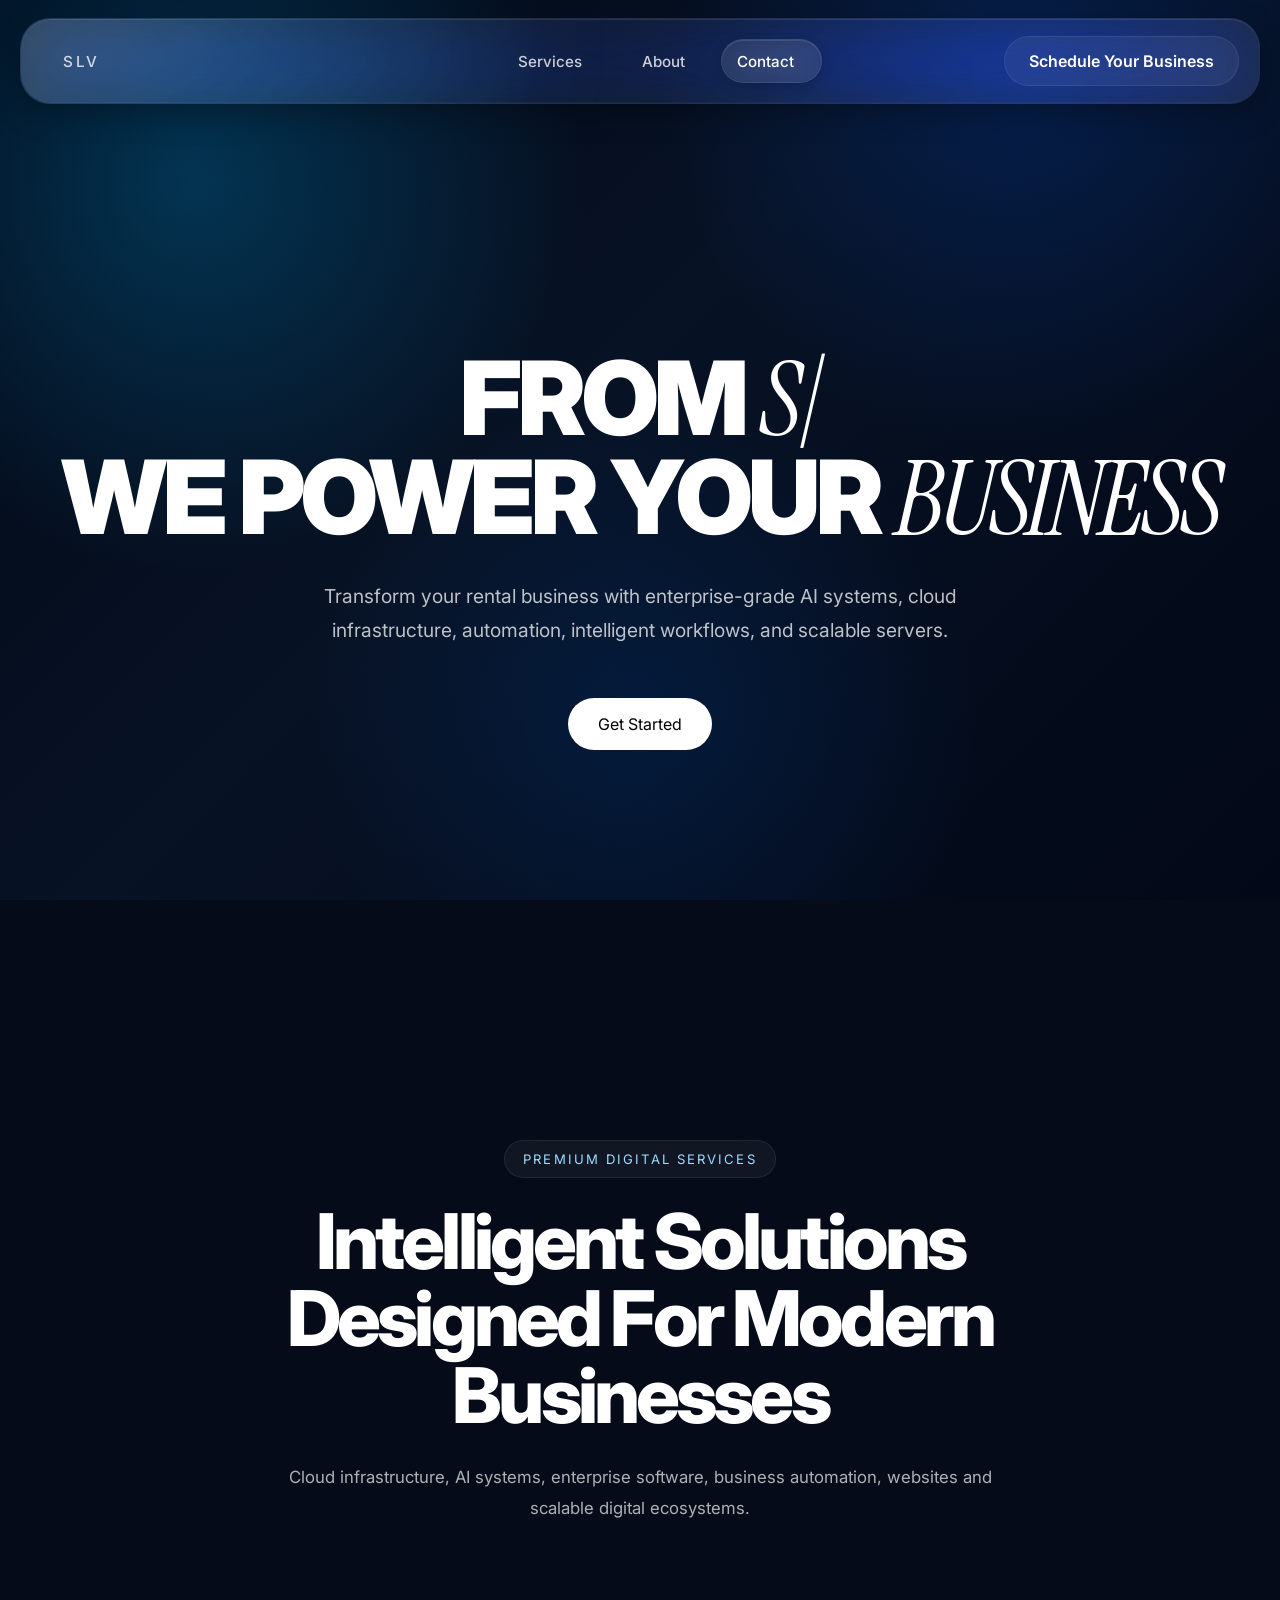
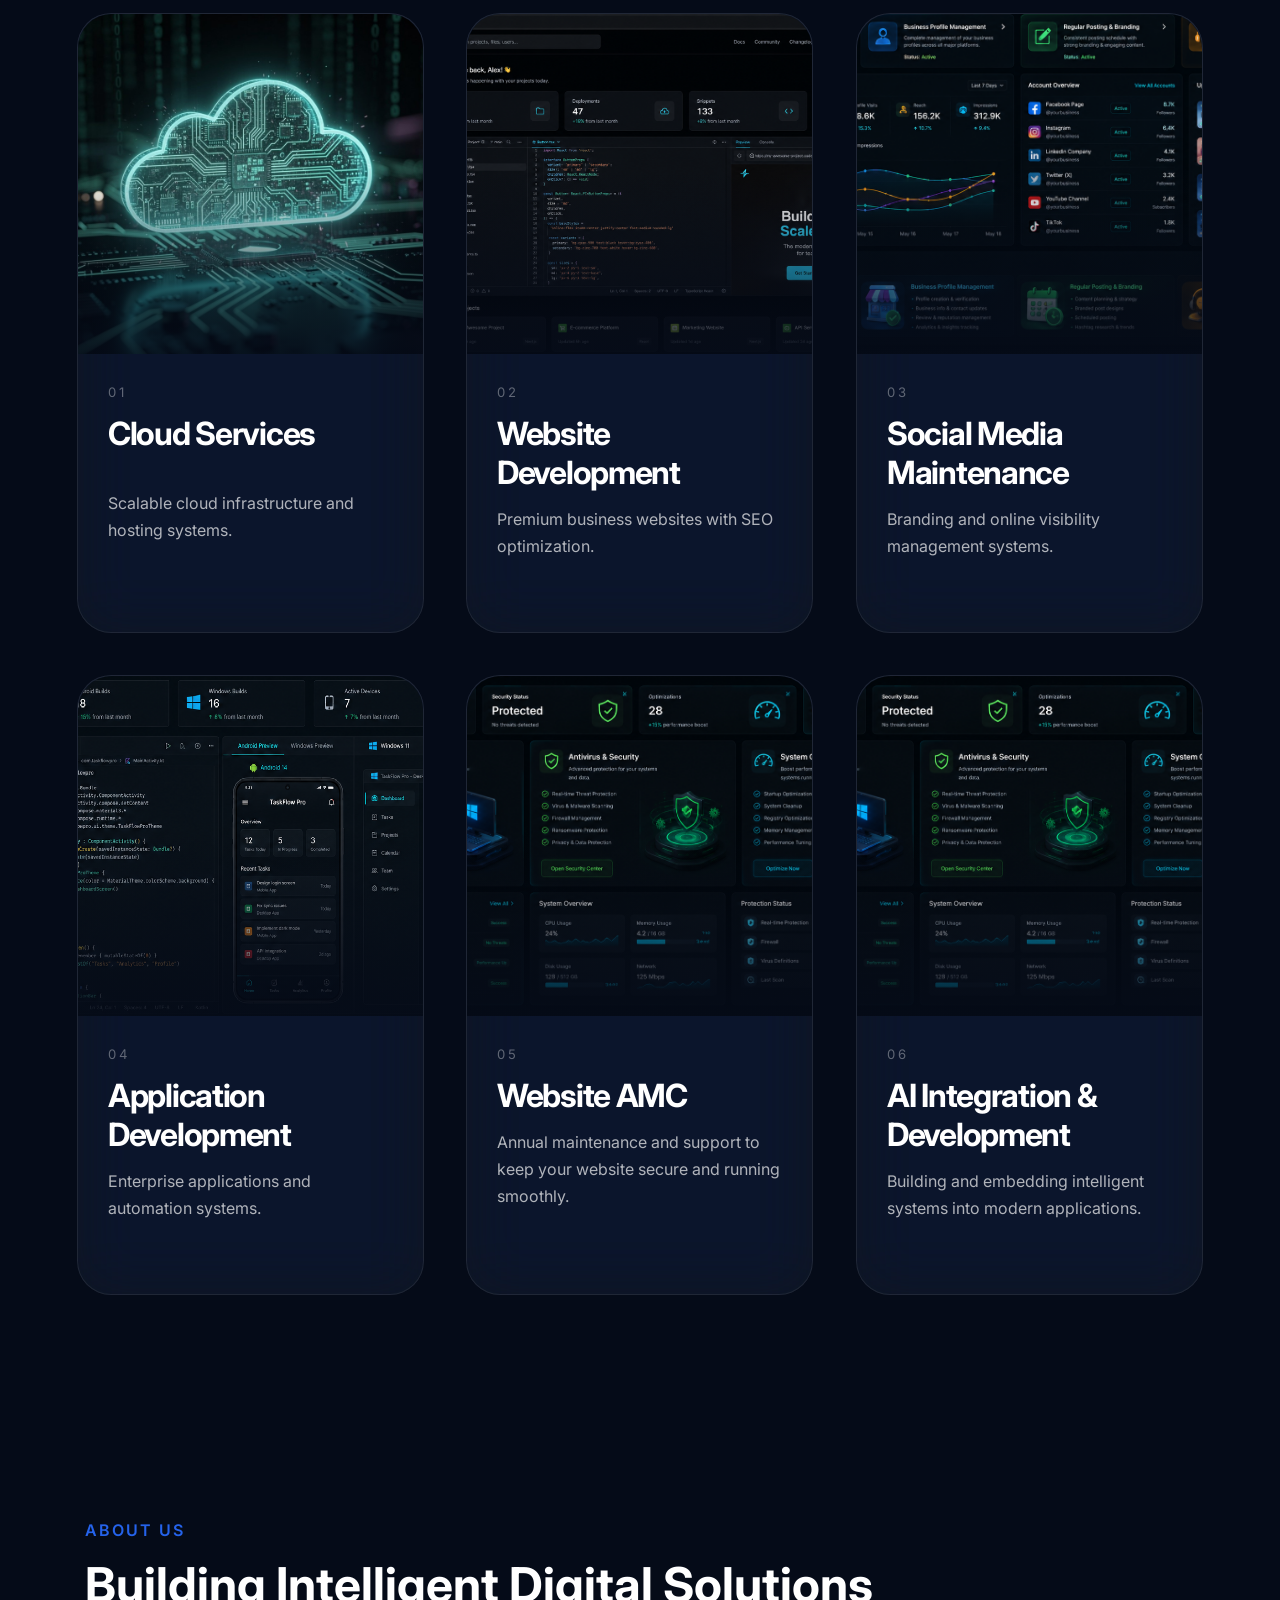
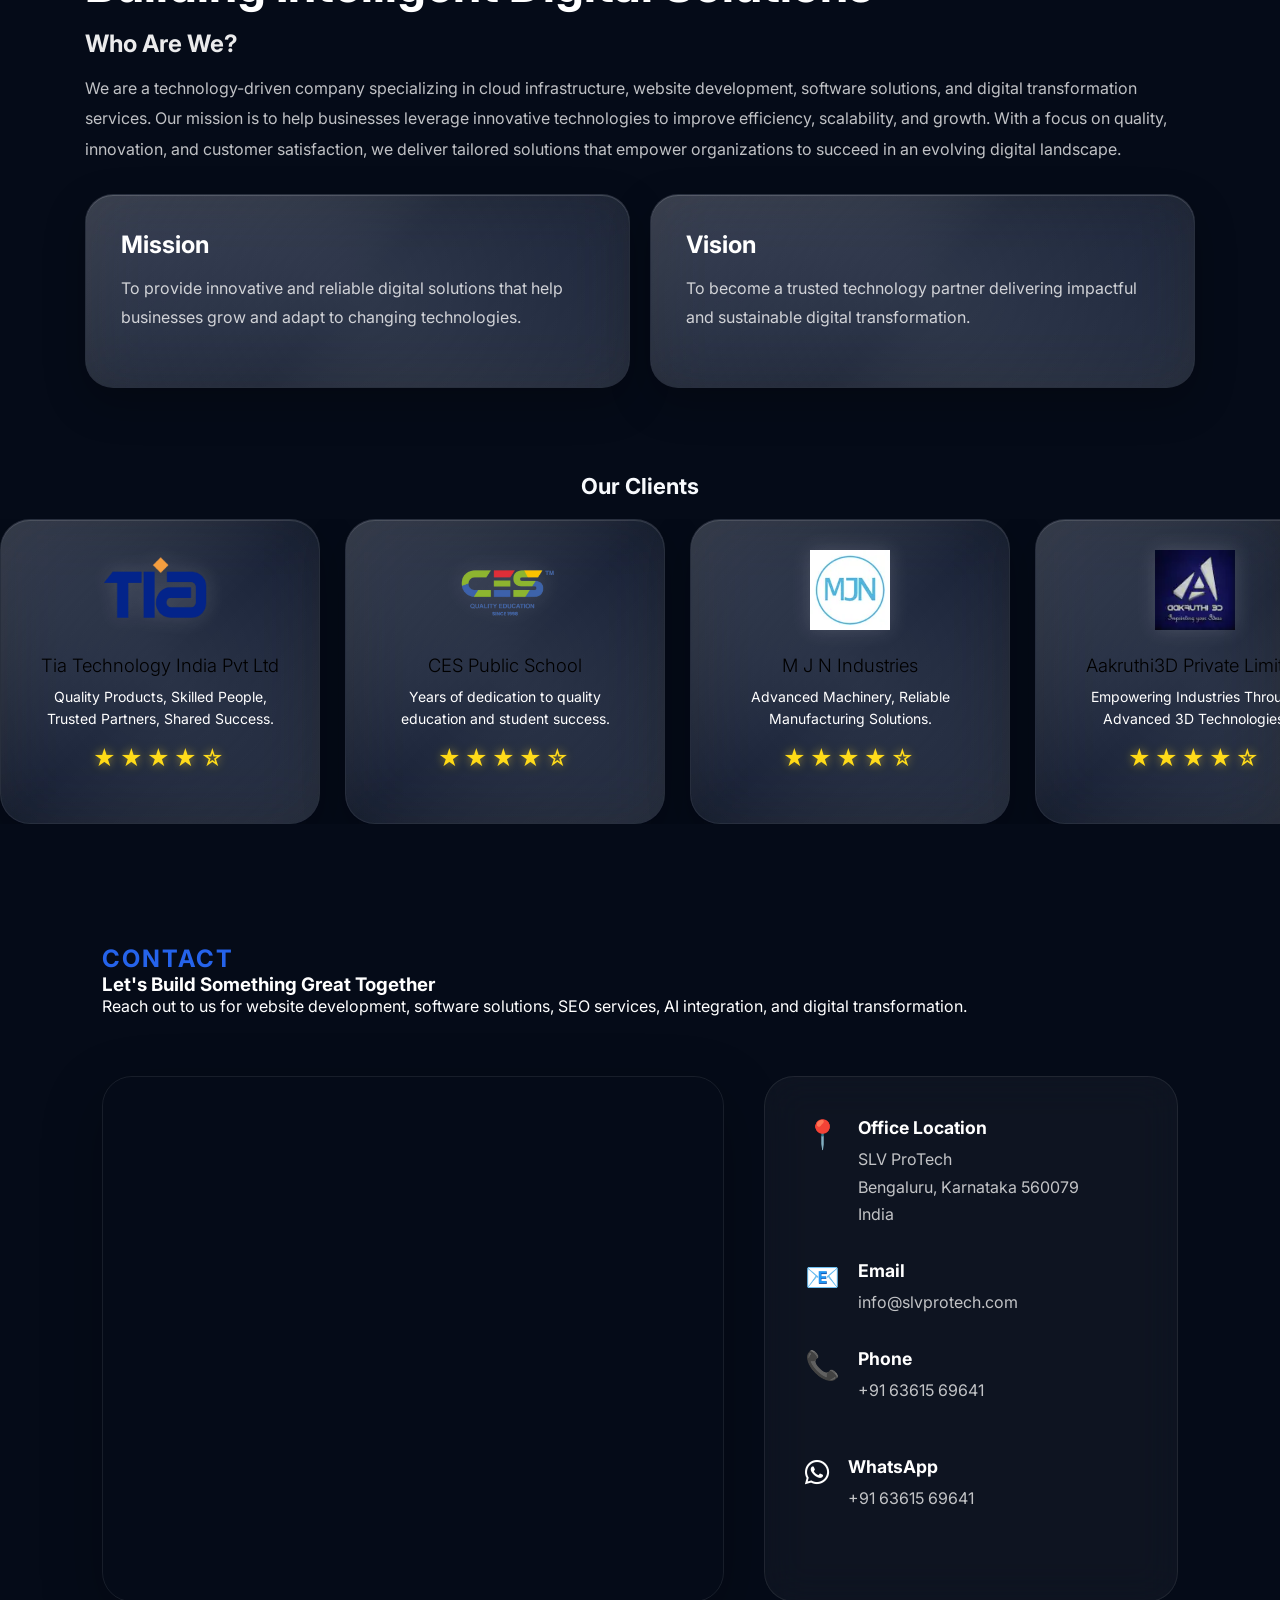
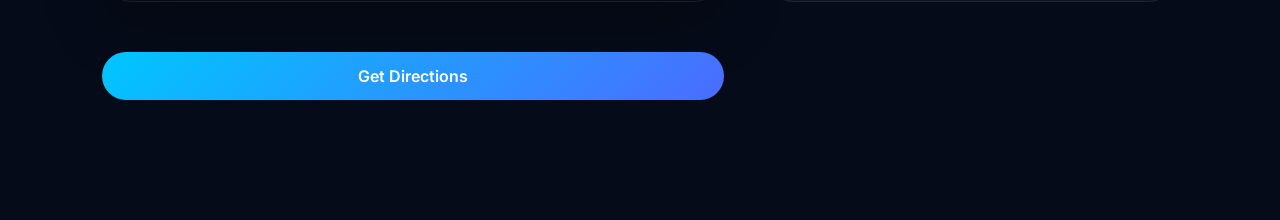
==== commit 19093907: "merged all files" ====
--- a/index.html
+++ b/index.html
@@ -18,6 +18,8 @@
     <link href="https://fonts.googleapis.com/css2?family=Inter:wght@400;500;600;700;800;900&family=Instrument+Serif:ital@1&display=swap" rel="stylesheet">
 
     <!-- CSS -->
+    <link rel="stylesheet" href="https://cdnjs.cloudflare.com/ajax/libs/font-awesome/6.5.1/css/all.min.css">
+
 
     <link rel="stylesheet" href="style.css">
 
@@ -212,122 +214,123 @@
             <!-- CARD -->
 
             <article class="service-card">
-
-                <div class="card-image">
-
-                    <img src="assets/cloud.jpeg" alt="">
-
-                </div>
-
-                <div class="card-content">
-
-                    <span class="card-index">
+                <a id="no-pre" href="cloudservice.html">
+                    <div class="card-image">
+
+                        <img src="assets/cloud.jpeg" alt="">
+
+                    </div>
+
+                    <div class="card-content">
+
+                        <span class="card-index">
                     01
                 </span>
 
-                    <h3>
-                        Cloud Services
-                    </h3>
-
-                    <p>
-                        Scalable cloud infrastructure and hosting systems.
-                    </p>
-
-                </div>
-
-                <div class="card-expand">
-
-                    <ul>
-
-                        <li>Cloud Setup & Management</li>
-                        <li>Cloud Server & Backup Solutions</li>
-                        <li>Business Email & Hosting</li>
-
-                    </ul>
-
-                </div>
+                        <h3>
+                            Cloud Services
+                        </h3>
+
+                        <p>
+                            Scalable cloud infrastructure and hosting systems.
+                        </p>
+
+                    </div>
+
+                    <div class="card-expand">
+
+                        <ul>
+
+                            <li>Cloud Setup & Management</li>
+                            <li>Cloud Server & Backup Solutions</li>
+                            <li>Business Email & Hosting</li>
+
+                        </ul>
+
+                    </div>
+                </a>
 
             </article>
 
             <!-- CARD -->
 
             <article class="service-card">
-
-                <div class="card-image">
-
-                    <img src="assets/webpage2.png" alt="">
-
-                </div>
-
-                <div class="card-content">
-
-                    <span class="card-index">
+                <a id="no-pre" href="websitedev.html">
+                    <div class="card-image">
+
+                        <img src="assets/webpage2.png" alt="">
+
+                    </div>
+
+                    <div class="card-content">
+
+                        <span class="card-index">
                     02
                 </span>
 
-                    <h3>
-                        Website Development
-                    </h3>
-
-                    <p>
-                        Premium business websites with SEO optimization.
-                    </p>
-
-                </div>
-
-                <div class="card-expand">
-
-                    <ul>
-
-                        <li>Business Website Design</li>
-                        <li>Domain & Hosting</li>
-                        <li>Website Maintenance</li>
-                        <li>SEO Optimization</li>
-
-                    </ul>
-
-                </div>
-
+                        <h3>
+                            Website Development
+                        </h3>
+
+                        <p>
+                            Premium business websites with SEO optimization.
+                        </p>
+
+                    </div>
+
+                    <div class="card-expand">
+
+                        <ul>
+
+                            <li>Business Website Design</li>
+                            <li>Domain & Hosting</li>
+                            <li>Website Maintenance</li>
+                            <li>SEO Optimization</li>
+
+                        </ul>
+
+                    </div>
+                </a>
             </article>
 
             <!-- CARD -->
 
             <article class="service-card">
-
-                <div class="card-image">
-
-                    <img src="assets/socialmedia.png" alt="">
-
-                </div>
-
-                <div class="card-content">
-
-                    <span class="card-index">
+                <a id="no-pre" href="socialmedia.html">
+                    <div class="card-image">
+
+                        <img src="assets/socialmedia.png" alt="">
+
+                    </div>
+
+                    <div class="card-content">
+
+                        <span class="card-index">
                     03
                 </span>
 
-                    <h3>
-                        Social Media Maintenance
-                    </h3>
-
-                    <p>
-                        Branding and online visibility management systems.
-                    </p>
-
-                </div>
-
-                <div class="card-expand">
-
-                    <ul>
-
-                        <li>Business Profile Management</li>
-                        <li>Regular Posting & Branding</li>
-                        <li>Online Presence Support</li>
-
-                    </ul>
-
-                </div>
-
+                        <h3>
+                            Social Media Maintenance
+                        </h3>
+
+                        <p>
+                            Branding and online visibility management systems.
+                        </p>
+
+                    </div>
+
+                    <div class="card-expand">
+
+                        <ul>
+
+                            <li>Business Profile Management</li>
+                            <li>Regular Posting & Branding</li>
+                            <li>Online Presence Support</li>
+
+                        </ul>
+
+                    </div>
+                </a>
             </article>
 
             <!-- CARD -->
@@ -816,7 +819,7 @@
                         <h3>Office Location</h3>
 
                         <p>
-                            Tech Prayas<br> Bengaluru, Karnataka 560079<br> India
+                            SLV ProTech<br> Bengaluru, Karnataka 560079<br> India
                         </p>
 
                     </div>
@@ -850,18 +853,30 @@
                         <a href="tel:+916361569641">
             +91 63615 69641
         </a>
-
-                    </div>
-
-                </div>
-
-                <a href="https://maps.google.com/?q=12.9814901,77.5541000" target="_blank" class="direction-btn">
+                    </div>
+                </div>
+                <br>
+                <div class="contact-item">
+                    <div class="contact-icon">
+                        <i class="fa-brands fa-whatsapp"></i>
+                    </div>
+                    <div>
+                        <h3>WhatsApp</h3>
+                        <a href="https://wa.me/916361569641" target="_blank">
+                            +91 63615 69641
+                        </a>
+                    </div>
+                </div>
+
+            </div>
+
+            <a href="https://maps.google.com/?q=12.9814901,77.5541000" target="_blank" class="direction-btn">
 
     Get Directions
 
 </a>
 
-            </div>
+        </div>
 
         </div>
 
--- a/style.css
+++ b/style.css
@@ -881,6 +881,7 @@
         }
         .contact-card {
             order: 1;
+            margin-top: 10px;
         }
         .contact-map {
             order: 2;
@@ -940,6 +941,8 @@
     align-items: center;
     justify-content: space-between;
     gap: 60px;
+    margin: 40px 40px 40px 40px;
+    padding: 45px 45px 45px 45px;
 }
 
 .about-image {
@@ -1279,7 +1282,7 @@
 
 .client-card h3 {
     margin-bottom: 10px;
-    #000000;
+    color: #000000;
     font-weight: 500;
 }
 
@@ -1302,7 +1305,7 @@
 
 .client-card h3 {
     margin-bottom: 10px;
-    #000000;
+    color: #000000;
     font-weight: 500;
     ;
 }
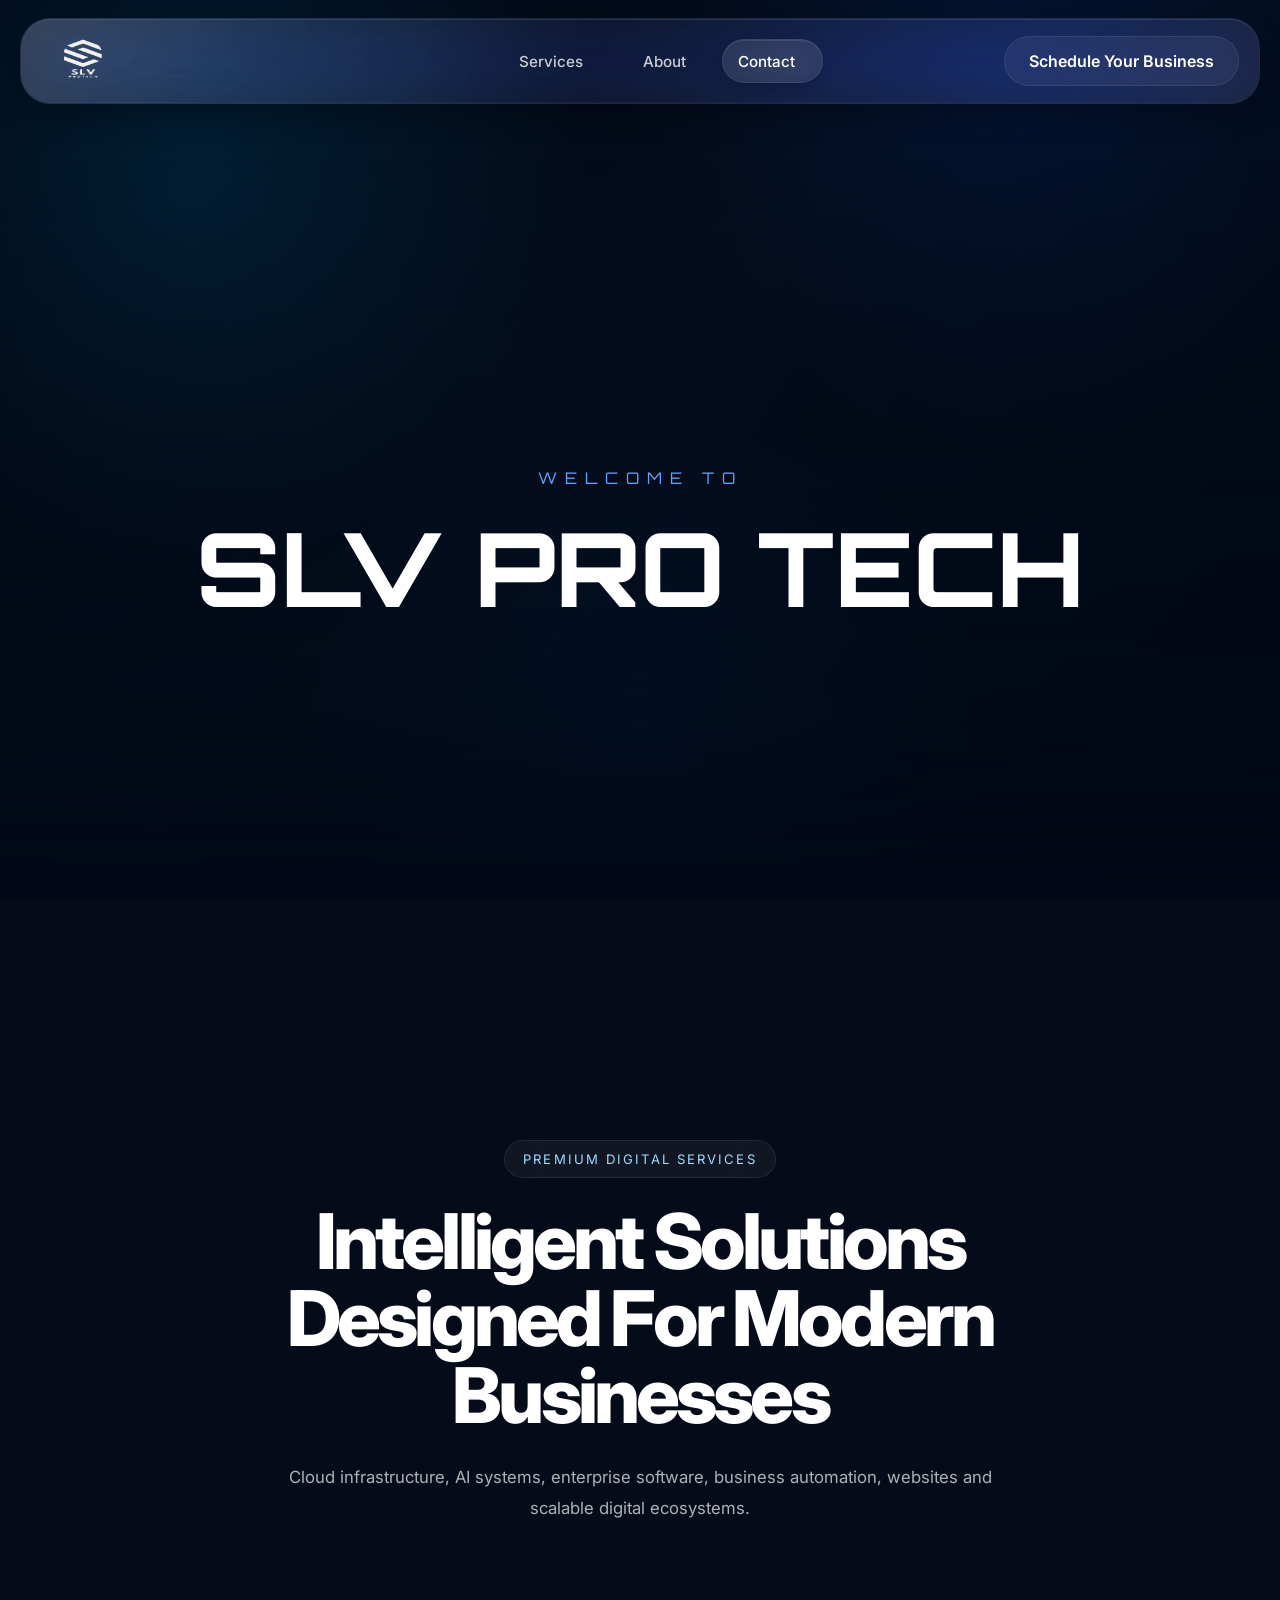
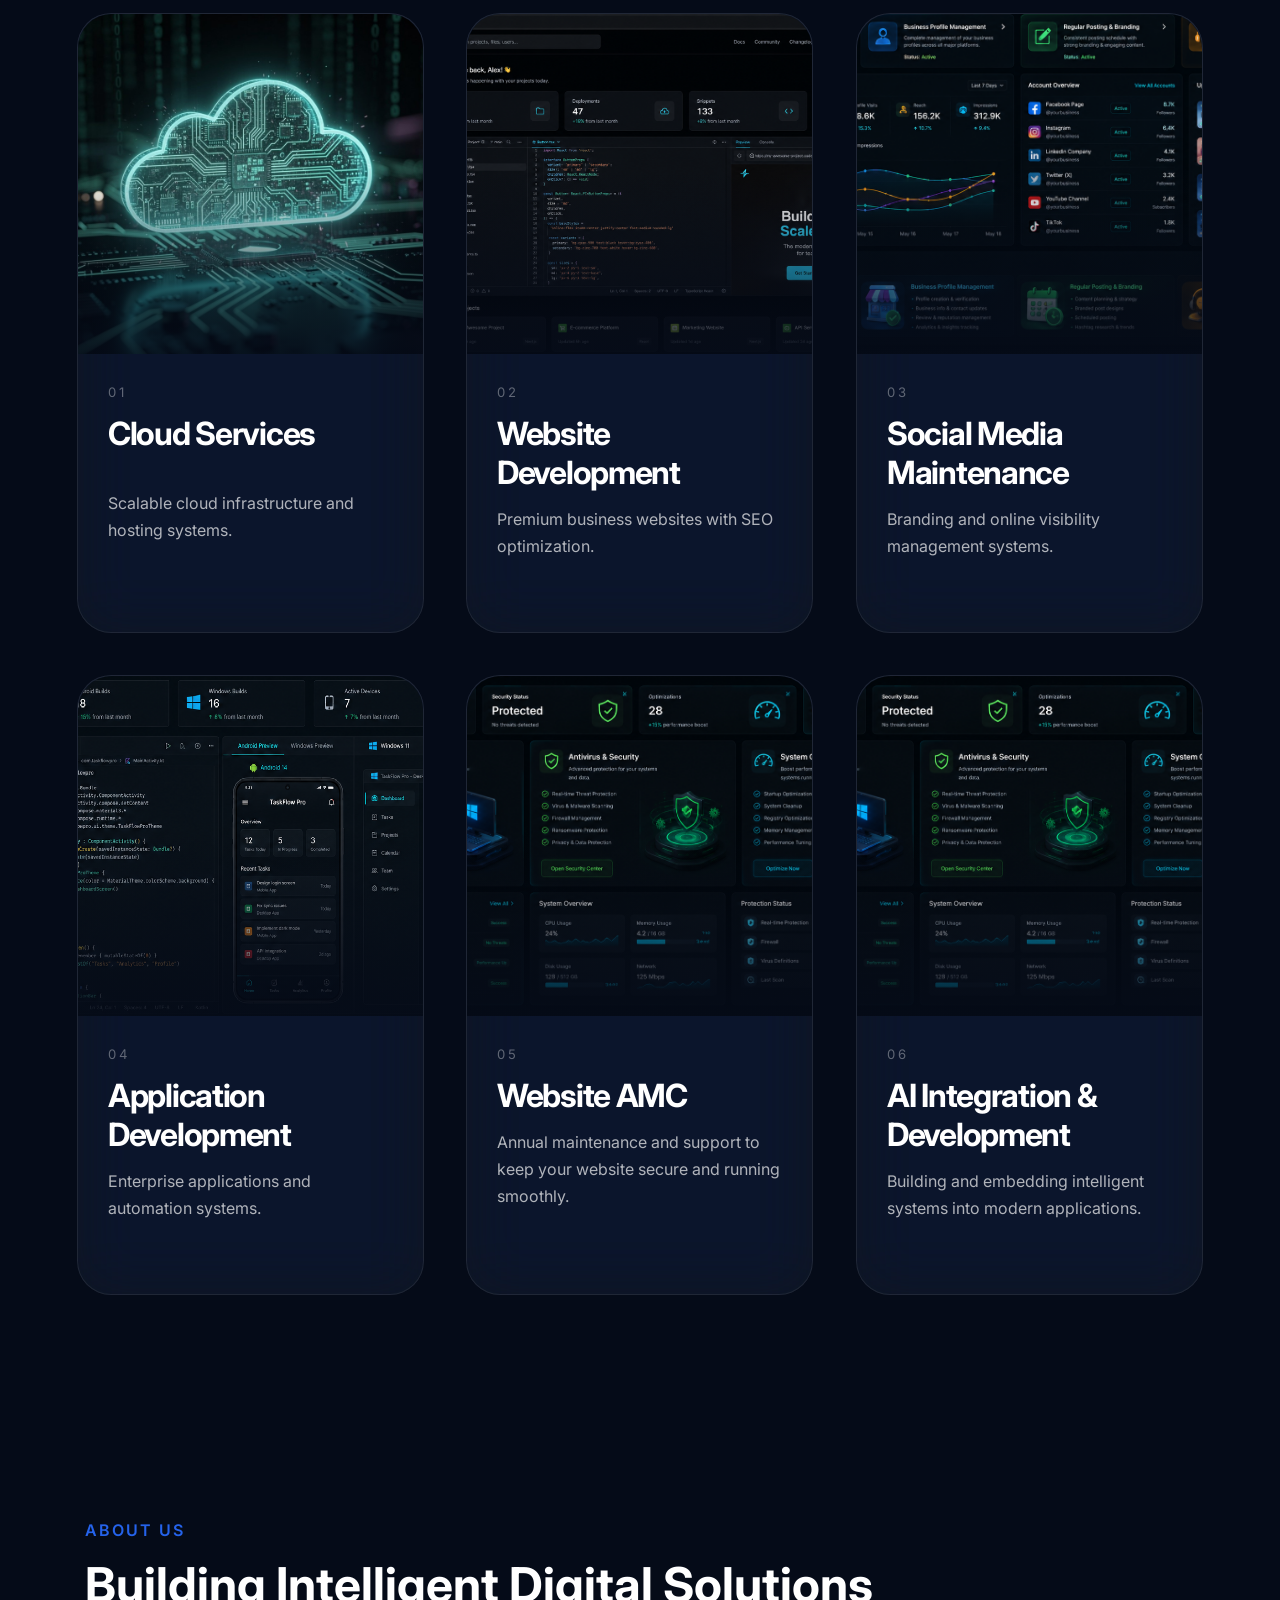
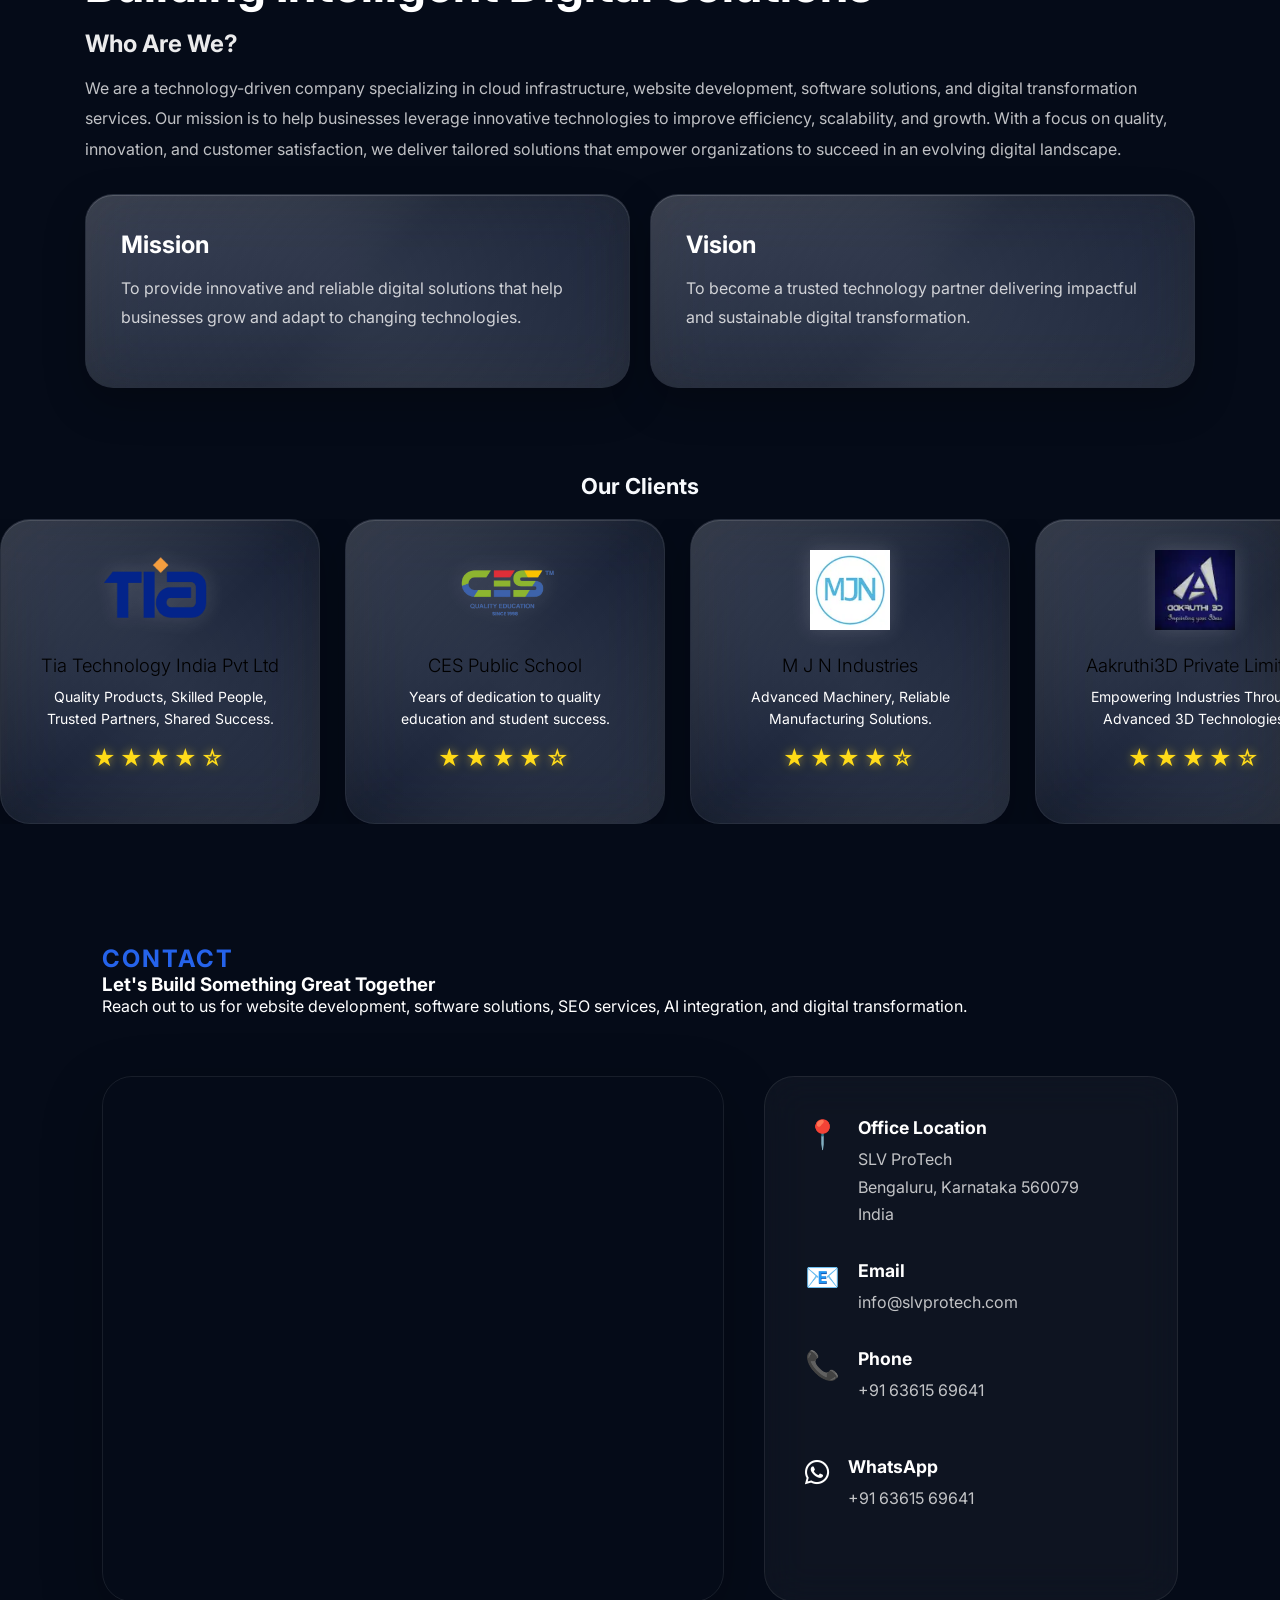
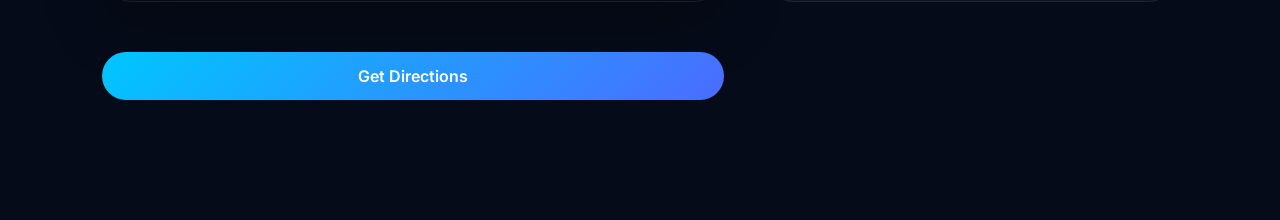
==== commit 7bf7ac63: "merged all files" ====
--- a/index.html
+++ b/index.html
@@ -15,13 +15,34 @@
 
     <link rel="preconnect" href="https://fonts.gstatic.com" crossorigin>
 
-    <link href="https://fonts.googleapis.com/css2?family=Inter:wght@400;500;600;700;800;900&family=Instrument+Serif:ital@1&display=swap" rel="stylesheet">
-
+    <!-- <link href="https://fonts.googleapis.com/css2?family=Inter:wght@400;500;600;700;800;900&family=Instrument+Serif:ital@1&display=swap" rel="stylesheet"> -->
+    <link href="https://fonts.googleapis.com/css2?family=Inter:wght@400;500;600;700;800;900&family=Instrument+Serif:ital@1&family=Orbitron:wght@400;500;600;700;800;900&display=swap" rel="stylesheet">
     <!-- CSS -->
     <link rel="stylesheet" href="https://cdnjs.cloudflare.com/ajax/libs/font-awesome/6.5.1/css/all.min.css">
 
 
     <link rel="stylesheet" href="style.css">
+    <style>
+        .hero {
+            position: relative;
+            z-index: 5;
+        }
+        
+        .hero-title {
+            position: relative;
+            z-index: 5;
+        }
+        
+        .hero-subtitle {
+            position: relative;
+            z-index: 5;
+        }
+        
+        .hero-actions {
+            position: relative;
+            z-index: 5;
+        }
+    </style>
 
 </head>
 
@@ -40,11 +61,8 @@
             <!-- LOGO -->
 
             <a href="#hero" class="logo nav-link active">
-
-                SLV
-
+                <img src="assets/logo.png" alt="">
             </a>
-
             <!-- NAVIGATION -->
             &nbsp;
             <ul class="nav-links" id="navLinks">
@@ -149,9 +167,32 @@
     </aside>
 
     <!-- HERO -->
+    <div class="hero_vid">
+
+        <video class="hero_vid__video" autoplay muted loop playsinline preload="metadata">
+
+        <source
+            src="assets/bgc.mp4"
+            type="video/mp4">
+
+    </video>
+
+        <div class="hero_vid__overlay"></div>
+
+    </div>
 
     <main class="hero" id="hero">
-
+        <div id="welcomeIntro" class="welcome-intro">
+
+            <span class="welcome-line">
+        WELCOME TO
+    </span>
+
+            <h2 class="welcome-brand">
+                SLV PRO TECH
+            </h2>
+
+        </div>
         <h1 class="hero-title">
 
             FROM
@@ -161,10 +202,8 @@
             <br> WE POWER YOUR
 
             <span class="intelligent">
-
-                BUSINESS
-
-            </span>
+            BUSINESS
+        </span>
 
         </h1>
 
@@ -178,10 +217,9 @@
 
             <a href="#services" class="primary-btn">
 
-                Get Started
-
-            </a>
-
+            Get Started
+
+        </a>
 
         </div>
 
@@ -885,7 +923,7 @@
     <!-- JS -->
 
     <script src="js/typed.js"></script>
-
+    <script src="js/welcome.js"></script>
     <script src="js/app.js"></script>
 
 </body>
--- a/style.css
+++ b/style.css
@@ -70,7 +70,16 @@
     border: 1px solid rgba(255, 255, 255, 0.08);
     box-shadow: inset 0 1px 0 rgba(255, 255, 255, 0.10), inset 0 -1px 0 rgba(255, 255, 255, 0.03), 0 10px 30px rgba(0, 0, 0, 0.28);
 }
-
+.navbar img{
+    width: 40px;
+    height: 45px;
+    display: flex;
+    align-items: center;
+    justify-content: center;
+    flex-shrink: 0;
+    border-radius: 18px;
+    gap:15px;
+}
 
 /* LIQUID REFLECTION */
 
@@ -1471,4 +1480,120 @@
     .section-title {
         font-size: 30px;
     }
+}
+
+
+/* ==========================================
+   HERO VIDEO MODULE
+========================================== */
+
+.hero_vid {
+    position: absolute;
+    inset: 0;
+    overflow: hidden;
+    z-index: 1;
+    pointer-events: none;
+}
+
+.hero_vid__video {
+    width: 100%;
+    height: 100%;
+    object-fit: cover;
+    display: block;
+}
+
+.hero_vid__overlay {
+    position: absolute;
+    inset: 0;
+    background: linear-gradient( rgba(1, 8, 20, .45), rgba(1, 8, 20, .75));
+}
+
+
+/* Smooth transition to next section */
+
+.hero_vid::after {
+    content: "";
+    position: absolute;
+    left: 0;
+    bottom: 0;
+    width: 100%;
+    height: 180px;
+    background: linear-gradient( transparent, #020817);
+}
+
+
+/* ==========================================
+   WELCOME INTRO
+========================================== */
+
+.welcome-intro {
+    font-family: 'Orbitron', sans-serif;
+    position: absolute;
+    inset: 0;
+    display: flex;
+    flex-direction: column;
+    justify-content: center;
+    align-items: center;
+    z-index: 20;
+    pointer-events: none;
+    transition: opacity .8s ease;
+}
+
+.welcome-line {
+    font-family: 'Orbitron', sans-serif;
+    font-size: 1rem;
+    letter-spacing: .5rem;
+    color: #60a5fa;
+    margin-bottom: 15px;
+    opacity: 0;
+    animation: fadeUp .8s ease forwards;
+}
+
+.welcome-brand {
+    font-family: 'Orbitron', sans-serif;
+    font-size: clamp(3rem, 8vw, 7rem);
+    font-weight: 800;
+    color: #fff;
+    margin: 0;
+    opacity: 0;
+    animation: fadeUp .8s ease .4s forwards;
+}
+
+.welcome-intro.fade-out {
+    opacity: 0;
+}
+
+.welcome-brand.dissolve {
+    animation: dissolveDots 1.5s forwards;
+}
+
+@keyframes fadeUp {
+    from {
+        opacity: 0;
+        transform: translateY(40px);
+    }
+    to {
+        opacity: 1;
+        transform: translateY(0);
+    }
+}
+
+@keyframes dissolveDots {
+    0% {
+        opacity: 1;
+        filter: blur(0);
+        transform: scale(1);
+    }
+    30% {
+        filter: blur(2px);
+    }
+    60% {
+        letter-spacing: .6rem;
+        filter: blur(8px);
+    }
+    100% {
+        opacity: 0;
+        filter: blur(25px);
+        transform: scale(1.15);
+    }
 }
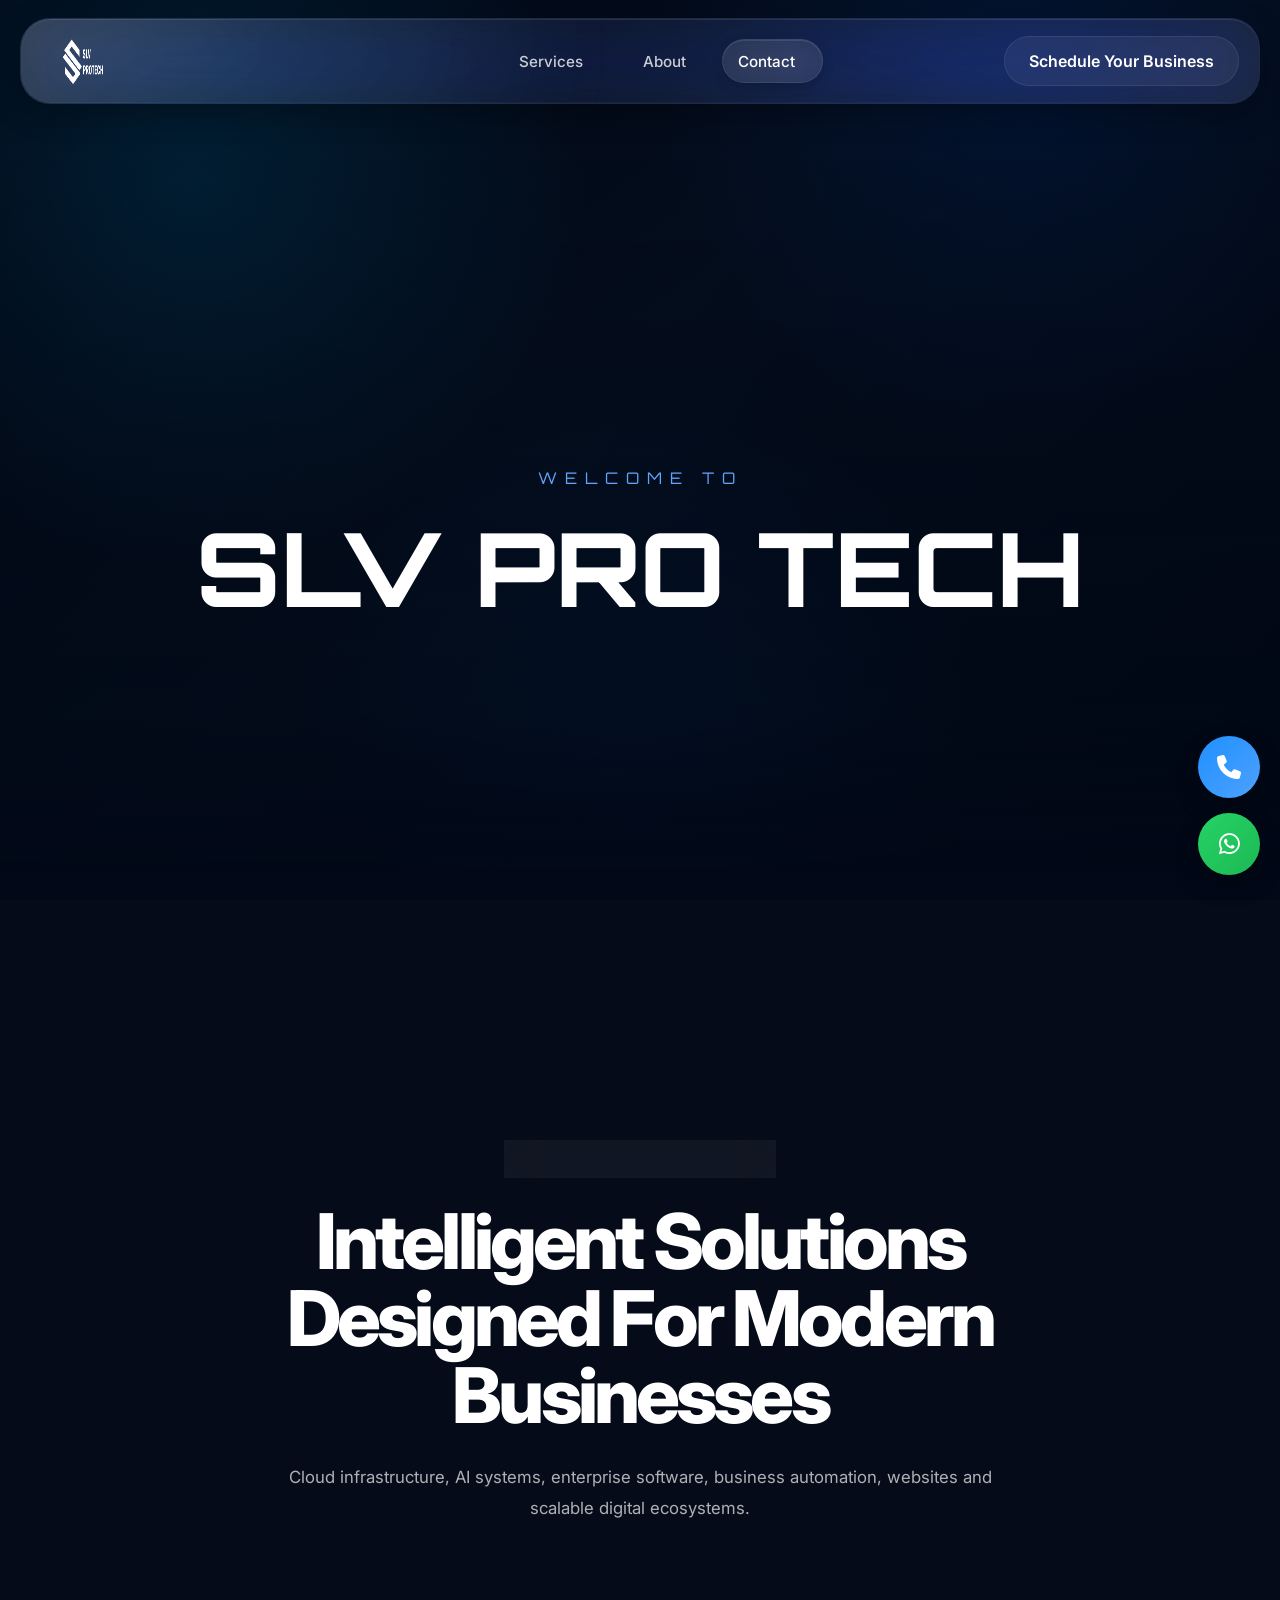
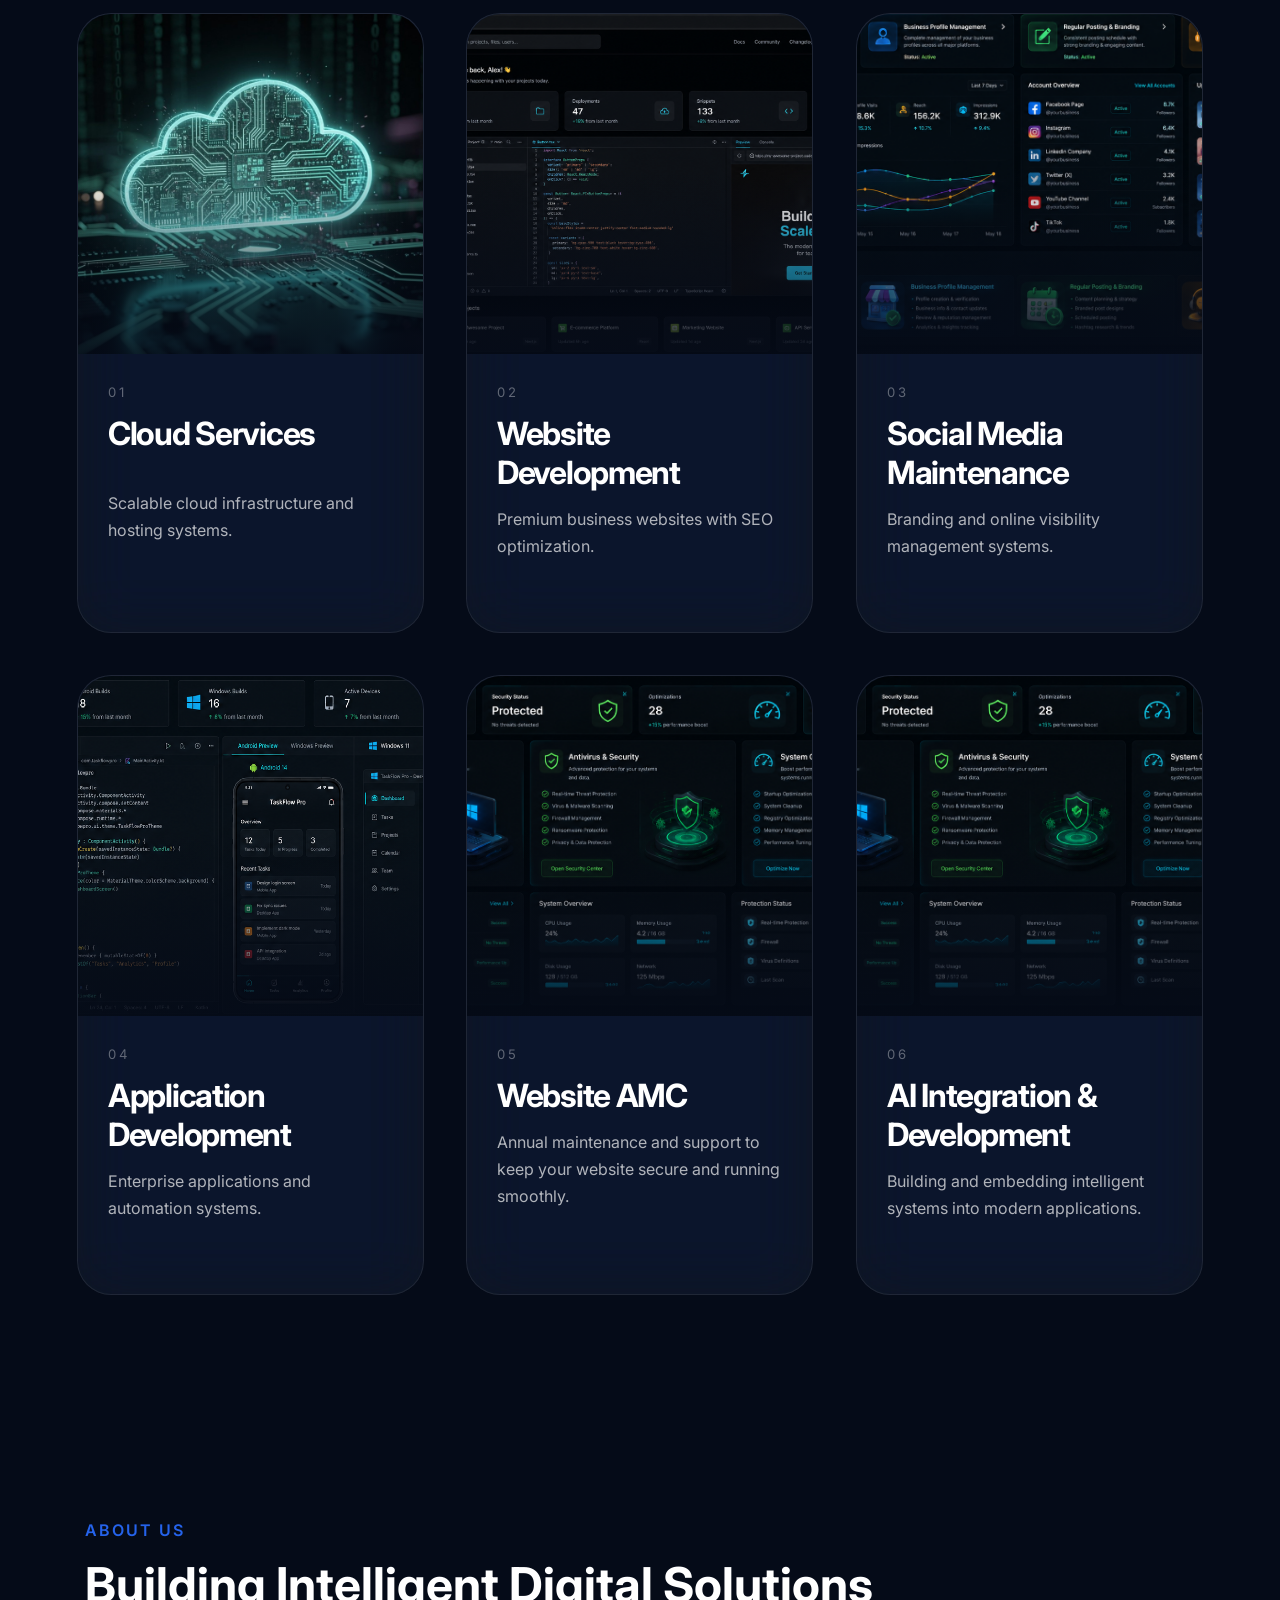
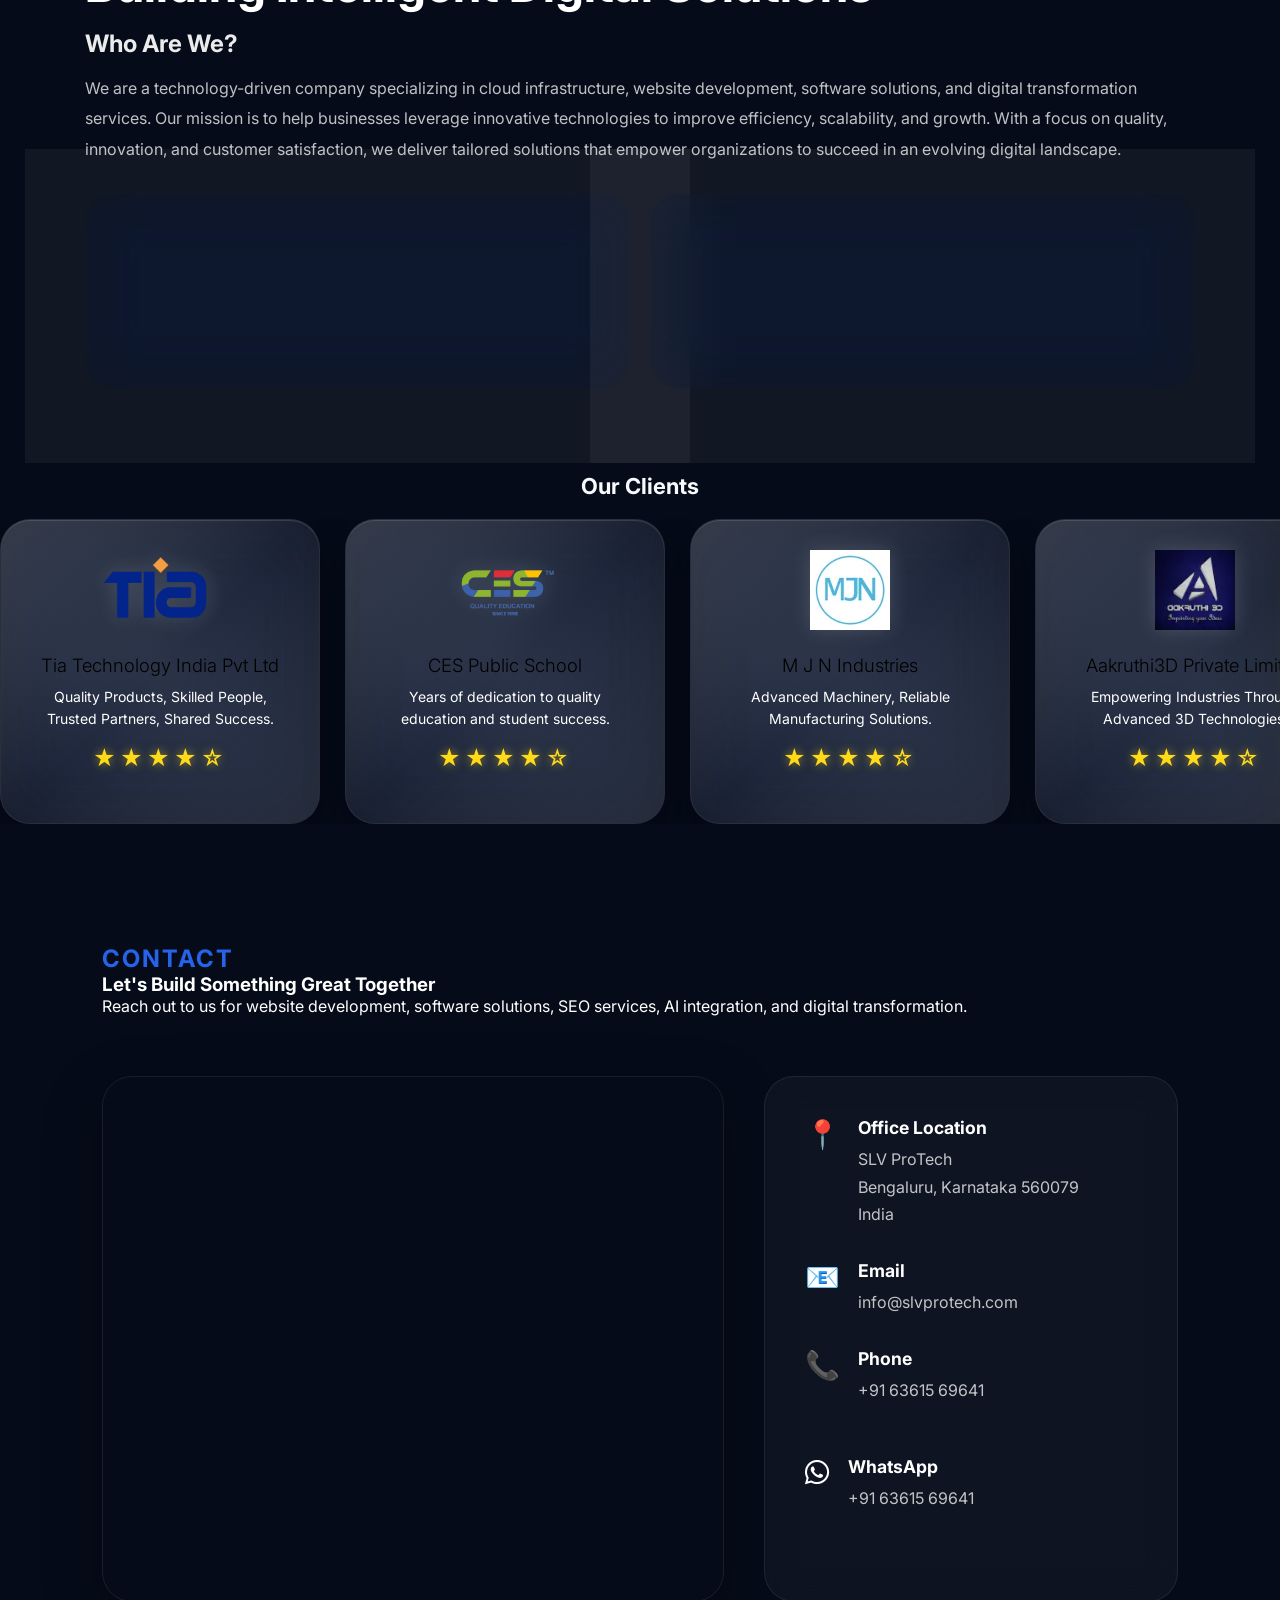
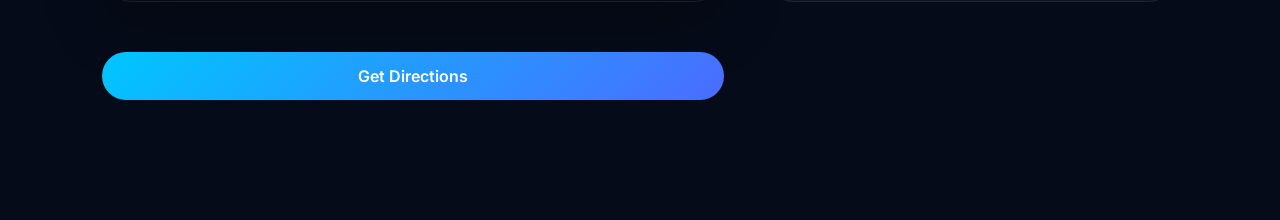
==== commit 2a6a1414: "Updated files" ====
--- a/index.html
+++ b/index.html
@@ -19,6 +19,7 @@
     <link href="https://fonts.googleapis.com/css2?family=Inter:wght@400;500;600;700;800;900&family=Instrument+Serif:ital@1&family=Orbitron:wght@400;500;600;700;800;900&display=swap" rel="stylesheet">
     <!-- CSS -->
     <link rel="stylesheet" href="https://cdnjs.cloudflare.com/ajax/libs/font-awesome/6.5.1/css/all.min.css">
+    <link rel="stylesheet" href="contacticon.css">
 
 
     <link rel="stylesheet" href="style.css">
@@ -919,6 +920,29 @@
         </div>
 
     </section>
+    <!-- Floating Contact Buttons -->
+
+<div class="floating-contact">
+
+    <!-- Phone -->
+
+    <a href="tel:+916361569641" class="phone-btn">
+
+        <i class="fa-solid fa-phone"></i>
+
+    </a>
+
+    <!-- WhatsApp -->
+
+    <a href="https://wa.me/916361569641"
+       class="whatsapp-btn"
+       target="_blank">
+
+        <i class="fa-brands fa-whatsapp"></i>
+
+    </a>
+
+</div>
 
     <!-- JS -->
 
--- a/contacticon.css
+++ b/contacticon.css
@@ -0,0 +1,225 @@
+
+/*=========================
+FLOATING CONTACT BUTTONS
+=========================*/
+
+.floating-contact{
+    position:fixed;
+    right:20px;
+    bottom:25px;
+    z-index:9999;
+
+    display:flex;
+    flex-direction:column;
+    gap:15px;
+}
+
+/* Common */
+
+.floating-contact a{
+    width:62px;
+    height:62px;
+
+    border-radius:50%;
+
+    display:flex;
+    justify-content:center;
+    align-items:center;
+
+    color:#fff;
+    text-decoration:none;
+
+    font-size:24px;
+
+    backdrop-filter:blur(20px);
+
+    box-shadow:
+    0 10px 25px rgba(0,0,0,.25);
+
+    transition:.4s ease;
+}
+
+/* Phone */
+
+.phone-btn{
+    background:linear-gradient(
+    135deg,
+    #1e90ff,
+    #4ea1ff
+    );
+
+    animation:phonePulse 2s infinite;
+}
+
+/* WhatsApp */
+
+.whatsapp-btn{
+    background:linear-gradient(
+    135deg,
+    #25D366,
+    #1db954
+    );
+
+    animation:whatsappPulse 2s infinite;
+}
+
+/* Hover */
+
+.floating-contact a:hover{
+    transform:translateY(-5px) scale(1.08);
+}
+
+/* Pulse */
+
+@keyframes phonePulse{
+    0%{
+        box-shadow:0 0 0 0 rgba(78,161,255,.6);
+    }
+
+    70%{
+        box-shadow:0 0 0 15px rgba(78,161,255,0);
+    }
+
+    100%{
+        box-shadow:0 0 0 0 rgba(78,161,255,0);
+    }
+}
+
+@keyframes whatsappPulse{
+    0%{
+        box-shadow:0 0 0 0 rgba(37,211,102,.6);
+    }
+
+    70%{
+        box-shadow:0 0 0 15px rgba(37,211,102,0);
+    }
+
+    100%{
+        box-shadow:0 0 0 0 rgba(37,211,102,0);
+    }
+}
+
+
+/*=========================
+Large Desktop (>1400px)
+=========================*/
+
+@media (min-width:1400px){
+
+    .floating-contact{
+        right:30px;
+        bottom:35px;
+        gap:18px;
+    }
+
+    .floating-contact a{
+        width:70px;
+        height:70px;
+        font-size:28px;
+    }
+
+}
+
+
+/*=========================
+Desktop (1200px)
+=========================*/
+
+@media (max-width:1200px){
+
+    .floating-contact{
+        right:20px;
+        bottom:25px;
+    }
+
+    .floating-contact a{
+        width:60px;
+        height:60px;
+        font-size:22px;
+    }
+
+}
+
+
+/*=========================
+Tablet (992px)
+=========================*/
+
+@media (max-width:992px){
+
+    .floating-contact{
+        right:18px;
+        bottom:22px;
+        gap:12px;
+    }
+
+    .floating-contact a{
+        width:56px;
+        height:56px;
+        font-size:20px;
+    }
+
+}
+
+
+/*=========================
+Mobile (768px)
+=========================*/
+
+@media (max-width:768px){
+
+    .floating-contact{
+        right:15px;
+        bottom:18px;
+        gap:10px;
+    }
+
+    .floating-contact a{
+        width:52px;
+        height:52px;
+        font-size:18px;
+    }
+
+}
+
+
+/*=========================
+Small Mobile (576px)
+=========================*/
+
+@media (max-width:576px){
+
+    .floating-contact{
+        right:12px;
+        bottom:15px;
+        gap:8px;
+    }
+
+    .floating-contact a{
+        width:48px;
+        height:48px;
+        font-size:17px;
+    }
+
+}
+
+
+/*=========================
+Very Small Devices (360px)
+=========================*/
+
+@media (max-width:360px){
+
+    .floating-contact{
+        right:10px;
+        bottom:12px;
+        gap:8px;
+    }
+
+    .floating-contact a{
+        width:44px;
+        height:44px;
+        font-size:16px;
+    }
+
+}
--- a/style.css
+++ b/style.css
@@ -77,7 +77,7 @@
     align-items: center;
     justify-content: center;
     flex-shrink: 0;
-    border-radius: 18px;
+    border-radius: 10px;
     gap:15px;
 }
 
